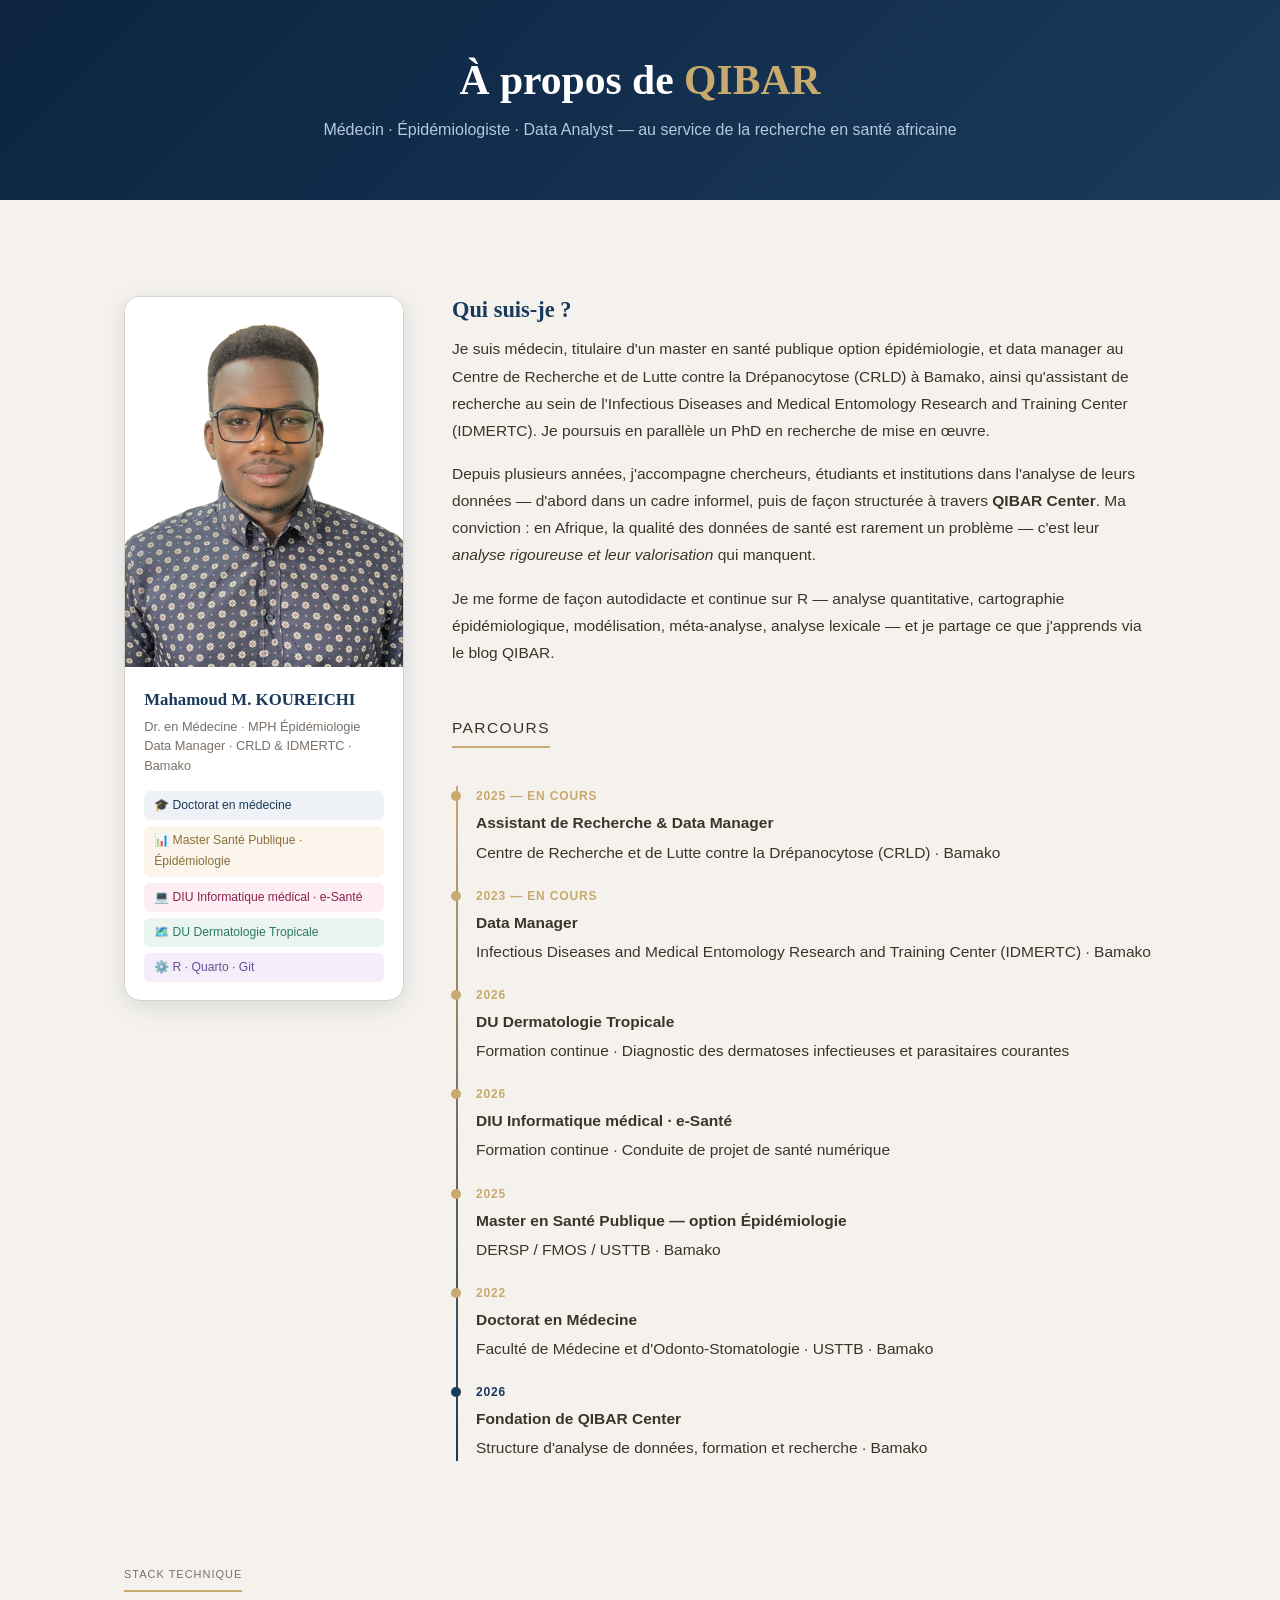
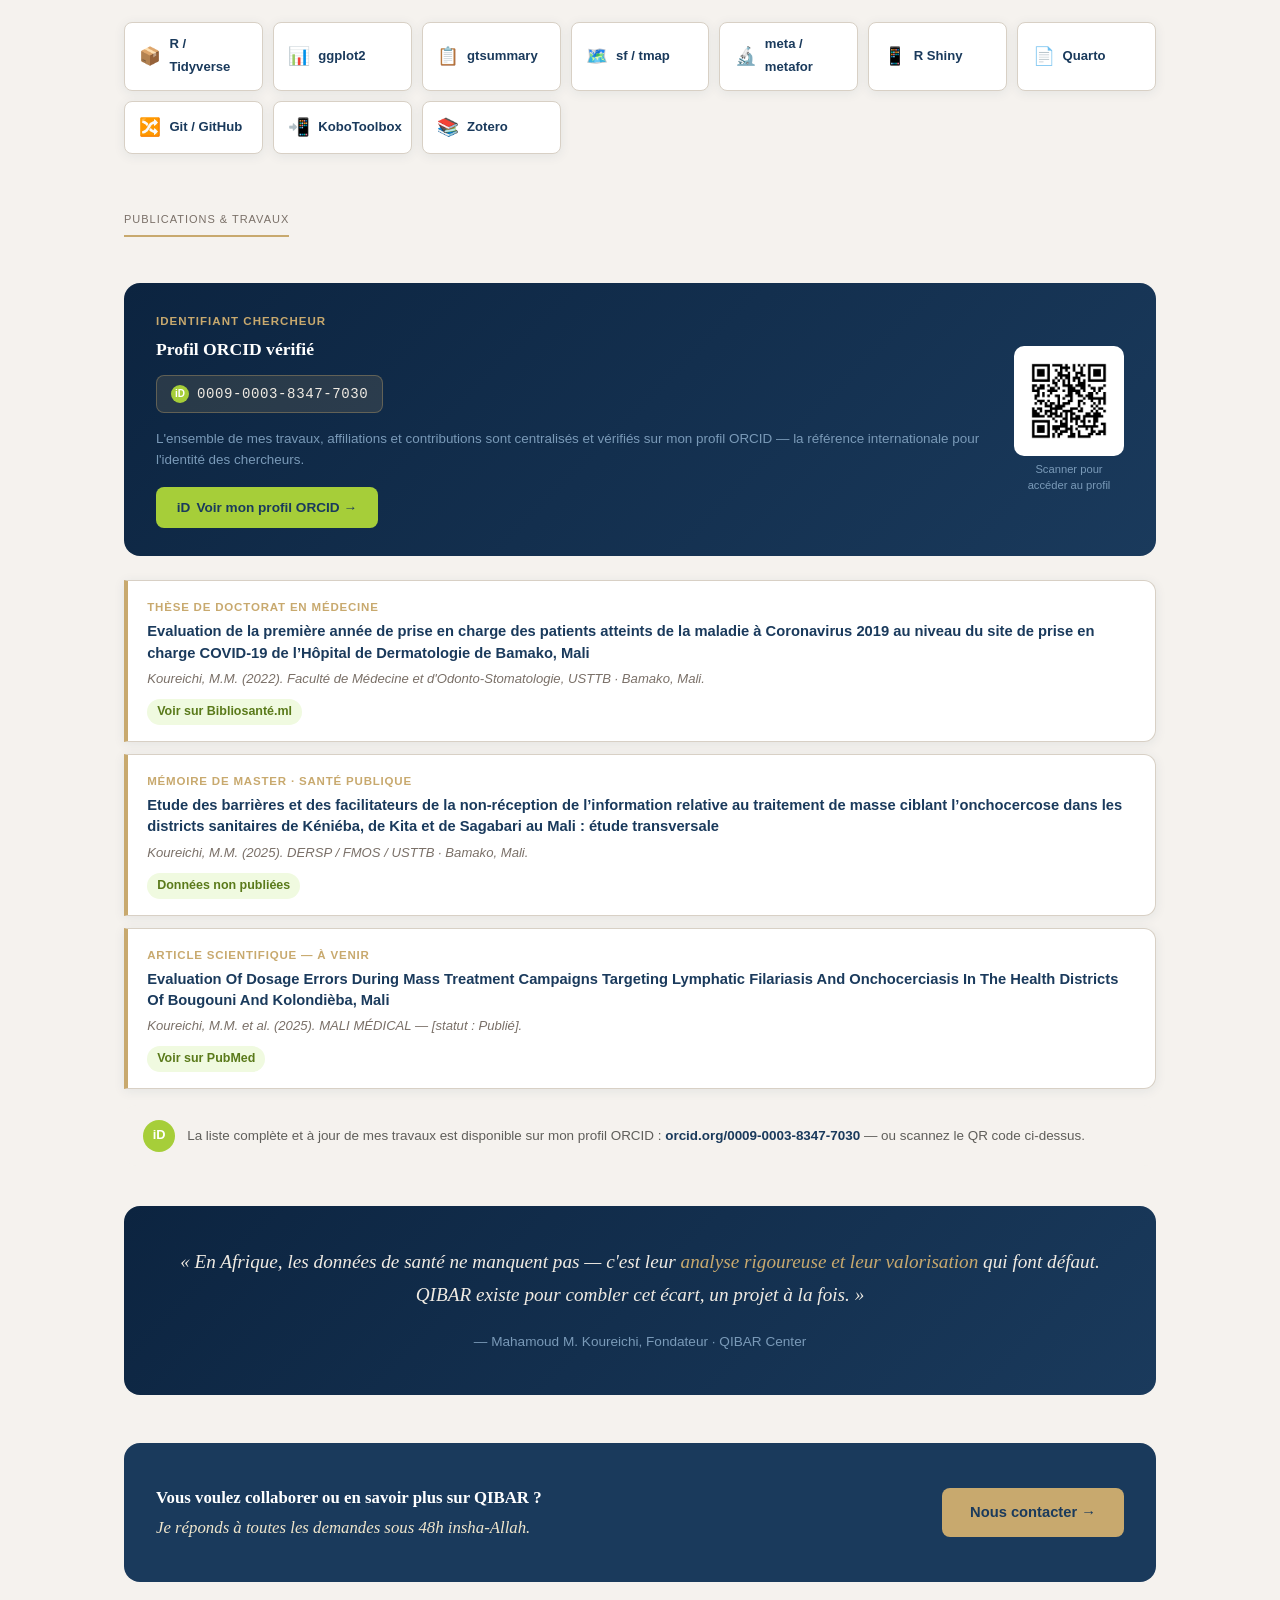
==== docs/about.html @ a0298b6d "MAJ_07_06_2026" ====
<!DOCTYPE html>
<html xmlns="http://www.w3.org/1999/xhtml" lang="en" xml:lang="en"><head>

<meta charset="utf-8">
<meta name="generator" content="quarto-1.6.32">

<meta name="viewport" content="width=device-width, initial-scale=1.0, user-scalable=yes">


<title>about – QIBAR Center</title>
<style>
code{white-space: pre-wrap;}
span.smallcaps{font-variant: small-caps;}
div.columns{display: flex; gap: min(4vw, 1.5em);}
div.column{flex: auto; overflow-x: auto;}
div.hanging-indent{margin-left: 1.5em; text-indent: -1.5em;}
ul.task-list{list-style: none;}
ul.task-list li input[type="checkbox"] {
  width: 0.8em;
  margin: 0 0.8em 0.2em -1em; /* quarto-specific, see https://github.com/quarto-dev/quarto-cli/issues/4556 */ 
  vertical-align: middle;
}
.display.math{display: block; text-align: center; margin: 0.5rem auto;}
</style>


<link href="./images/favicon.png" rel="icon" type="image/png">
<script src="site_libs/clipboard/clipboard.min.js"></script>
<script src="site_libs/quarto-html/tabby.min.js"></script>
<script src="site_libs/quarto-html/popper.min.js"></script>
<script src="site_libs/quarto-html/tippy.umd.min.js"></script>
<script src="site_libs/quarto-html/anchor.min.js"></script>
<link href="site_libs/quarto-html/tippy.css" rel="stylesheet">
<link href="site_libs/quarto-html/light-border.css" rel="stylesheet">
<link href="site_libs/quarto-html/quarto-html-5acaefe6876f2fc5583d865d9e6bf35c.min.css" rel="stylesheet" append-hash="true" data-mode="light">
<link href="site_libs/quarto-html/quarto-syntax-highlighting-2486e1f0a3ee9ee1fc393803a1361cdb.css" rel="stylesheet" id="quarto-text-highlighting-styles">
<style>html{ scroll-behavior: smooth; }</style>


<link rel="stylesheet" href="styles.css">
<meta property="og:title" content="QIBAR Center — Data · Research · Formation">
<meta property="og:description" content="Analyse de données, épidémiologie et formation R pour chercheurs et institutions en Afrique.">
<meta property="og:image" content="images/og.png">
<meta property="og:site_name" content="QIBAR Center">
</head>

<body>





<style>
/* ── Page About — Site vitrine QIBAR ───────────────────────────────────── */
.about-hero {
  background: linear-gradient(135deg, #0C2440, #1A3A5C);
  padding: 3.5rem 1.5rem;
  text-align: center;
}
.about-hero h1 {
  color: #fff;
  font-family: Georgia, serif;
  font-size: clamp(1.8rem, 4vw, 2.6rem);
  margin: 0 0 .6rem;
  border: none; padding: 0;
}
.about-hero h1 span { color: #C8A96E; }
.about-hero p { color: #B5C8DD; font-size: 1rem; margin: 0; }

/* Layout bio */
.bio-grid {
  display: grid;
  grid-template-columns: 280px 1fr;
  gap: 3rem;
  align-items: start;
  margin: 3rem 0;
}
@media (max-width: 768px) {
  .bio-grid { grid-template-columns: 1fr; }
}

/* Carte photo */
.photo-card {
  background: #fff;
  border: 0.5px solid var(--qibar-bordure);
  border-radius: var(--radius-lg);
  overflow: hidden;
  box-shadow: var(--shadow-md);
  position: sticky;
  top: 80px;
}
.photo-card img {
  width: 100%;
  display: block;
  object-fit: cover;
  aspect-ratio: 3/4;
}
.photo-info { padding: 1.1rem 1.2rem; }
.photo-name {
  font-family: Georgia, serif;
  font-size: 1.05rem;
  font-weight: 700;
  color: #1A3A5C;
  margin: 0 0 3px;
}
.photo-title { font-size: .80rem; color: #7A7068; margin: 0 0 1rem; line-height: 1.5; }
.photo-badges { display: flex; flex-direction: column; gap: 6px; }
.photo-badge {
  font-size: .76rem;
  padding: 4px 10px;
  border-radius: 6px;
  font-weight: 500;
  display: flex;
  align-items: center;
  gap: 6px;
}
.pb-blue   { background: #EEF2F7; color: #1A3A5C; }
.pb-gold   { background: #FBF5EB; color: #8B6F3A; }
.pb-green  { background: #EBF5F0; color: #2D7A5F; }
.pb-purple { background: #F3EEFA; color: #6B4C9A; }
.pb-pink   { background: #FCEEF3; color: #8B2252; }

/* Bio texte */
.bio-text h2 {
  font-family: Georgia, serif;
  font-size: 1.4rem;
  color: #1A3A5C;
  margin: 0 0 .75rem;
  border: none; padding: 0;
}
.bio-text p { font-size: .97rem; color: #3D3428; line-height: 1.75; }

/* Timeline */
.timeline { margin: 1.5rem 0; position: relative; padding-left: 1.5rem; }
.timeline::before {
  content: '';
  position: absolute;
  left: 4px; top: 0; bottom: 0;
  width: 2px;
  background: linear-gradient(to bottom, #C8A96E, #1A3A5C);
}
.tl-item { margin-bottom: 1.25rem; position: relative; }
.tl-dot {
  width: 10px; height: 10px;
  border-radius: 50%;
  background: #C8A96E;
  position: absolute;
  left: -1.5rem; top: 5px;
  margin-left: -1px;
}
.tl-year {
  font-size: .75rem; font-weight: 700;
  color: #C8A96E; text-transform: uppercase;
  letter-spacing: .07em; display: block; margin-bottom: 2px;
}
.tl-title { font-size: .92rem; font-weight: 600; color: #1A3A5C; margin: 0 0 2px; }
.tl-sub   { font-size: .84rem; color: #7A7068; margin: 0; }

/* Stack technique */
.stack-grid {
  display: grid;
  grid-template-columns: repeat(auto-fit, minmax(130px, 1fr));
  gap: 10px;
  margin: 1rem 0;
}
.stack-item {
  background: #fff;
  border: 0.5px solid var(--qibar-bordure);
  border-radius: var(--radius-sm);
  padding: .65rem .9rem;
  display: flex;
  align-items: center;
  gap: 8px;
  box-shadow: var(--shadow-sm);
}
.stack-icon { font-size: 1.1rem; flex-shrink: 0; }
.stack-name { font-size: .82rem; font-weight: 600; color: #1A3A5C; margin: 0; }

/* ── Section ORCID ──────────────────────────────────────────────────────── */
.orcid-banner {
  background: linear-gradient(135deg, #0C2440, #1A3A5C);
  border-radius: var(--radius-lg);
  padding: 1.75rem 2rem;
  margin: 2rem 0 1.5rem;
  display: grid;
  grid-template-columns: 1fr auto;
  gap: 2rem;
  align-items: center;
}
@media (max-width: 600px) {
  .orcid-banner { grid-template-columns: 1fr; }
}
.orcid-left .orcid-label {
  font-size: .72rem; font-weight: 700;
  text-transform: uppercase; letter-spacing: .09em;
  color: #C8A96E; margin: 0 0 .5rem; display: block;
}
.orcid-left h3 {
  font-family: Georgia, serif;
  font-size: 1.1rem; color: #fff;
  margin: 0 0 .4rem; border: none; padding: 0;
}
.orcid-id-box {
  display: inline-flex;
  align-items: center;
  gap: 8px;
  background: rgba(200,169,110,.15);
  border: 1px solid rgba(200,169,110,.35);
  border-radius: 8px;
  padding: 6px 14px;
  margin: .5rem 0;
}
.orcid-id-box .orcid-logo {
  width: 18px; height: 18px;
  background: #A6CE39;
  border-radius: 50%;
  display: inline-flex; align-items: center; justify-content: center;
  font-size: 10px; font-weight: 700; color: #fff;
  flex-shrink: 0;
}
.orcid-id-box code {
  font-family: monospace;
  font-size: .88rem;
  color: #F0EBE3;
  letter-spacing: .04em;
}
.orcid-left p {
  font-size: .84rem; color: #7A9AB8;
  margin: .5rem 0 1rem; line-height: 1.55;
}
.orcid-btn {
  display: inline-flex;
  align-items: center;
  gap: 6px;
  background: #A6CE39;
  color: #1A3A5C;
  font-weight: 700;
  font-size: .85rem;
  padding: .55rem 1.3rem;
  border-radius: 8px;
  text-decoration: none;
  transition: opacity .2s;
}
.orcid-btn:hover { opacity: .88; text-decoration: none; color: #1A3A5C; }

/* QR code */
.orcid-qr {
  display: flex;
  flex-direction: column;
  align-items: center;
  gap: 6px;
}
.orcid-qr img {
  width: 110px; height: 110px;
  border-radius: 10px;
  background: #fff;
  padding: 6px;
}
.orcid-qr span {
  font-size: .7rem;
  color: #7A9AB8;
  text-align: center;
  line-height: 1.4;
}

/* Publications */
.pub-list { list-style: none; padding: 0; margin: 1rem 0; }
.pub-item {
  background: #fff;
  border: 0.5px solid var(--qibar-bordure);
  border-left: 4px solid #C8A96E;
  border-radius: 0 var(--radius-md) var(--radius-md) 0;
  padding: 1rem 1.2rem;
  margin-bottom: .75rem;
  box-shadow: var(--shadow-sm);
  transition: transform .15s;
}
.pub-item:hover { transform: translateX(3px); }
.pub-type {
  font-size: .72rem; font-weight: 700;
  text-transform: uppercase; letter-spacing: .07em;
  color: #C8A96E; display: block; margin-bottom: 4px;
}
.pub-title { font-size: .92rem; font-weight: 600; color: #1A3A5C; margin: 0 0 4px; line-height: 1.45; }
.pub-meta  { font-size: .82rem; color: #7A7068; margin: 0; font-style: italic; }
.pub-links { display: flex; gap: 10px; flex-wrap: wrap; margin-top: 8px; }
.pub-link {
  font-size: .78rem; font-weight: 600;
  text-decoration: none;
  display: inline-flex; align-items: center; gap: 3px;
  padding: 2px 10px;
  border-radius: 99px;
  transition: opacity .15s;
}
.pub-link:hover { opacity: .8; text-decoration: none; }
.pl-doi    { background: #EEF2F7; color: #1A3A5C; }
.pl-orcid  { background: #F0FAE0; color: #5A7A1A; }

/* ORCID total footer */
.orcid-footer-note {
  background: #F5F2EE;
  border-radius: var(--radius-md);
  padding: .9rem 1.2rem;
  display: flex;
  align-items: center;
  gap: 12px;
  margin-top: .5rem;
  font-size: .84rem;
  color: #5F5E5A;
}
.orcid-footer-note .of-icon {
  width: 32px; height: 32px;
  background: #A6CE39;
  border-radius: 50%;
  display: flex; align-items: center; justify-content: center;
  font-size: .8rem; font-weight: 700; color: #fff;
  flex-shrink: 0;
}

/* Vision */
.vision-box {
  background: linear-gradient(135deg, #0C2440, #1A3A5C);
  border-radius: var(--radius-lg);
  padding: 2.5rem;
  margin: 2.5rem 0;
  text-align: center;
}
.vision-box blockquote {
  font-family: Georgia, serif;
  font-size: 1.2rem; font-style: italic;
  color: #F0EBE3; line-height: 1.7;
  margin: 0 0 1rem; border: none; padding: 0;
}
.vision-box blockquote span { color: #C8A96E; }
.vision-box cite { font-size: .85rem; color: #7A9AB8; font-style: normal; }

.sec-hd {
  font-size: 11px; font-weight: 500; text-transform: uppercase;
  letter-spacing: .09em; color: var(--qibar-gris);
  margin: 2rem 0 .9rem; padding-bottom: 5px;
  border-bottom: 2px solid #C8A96E;
  display: inline-block;
}
</style>

<!-- HERO -->
<div class="about-hero">
  <h1>À propos de <span>QIBAR</span></h1>
  <p>Médecin · Épidémiologiste · Data Analyst — au service de la recherche en santé africaine</p>
</div>

<div class="page-content">

  <!-- BIO PRINCIPALE -->
  <div class="bio-grid">

    <!-- Colonne gauche : photo + badges -->
    <div class="photo-card">
      <img src="images/Identité.png" alt="Mahamoud M. Koureichi — QIBAR Center">
      <div class="photo-info">
        <p class="photo-name">Mahamoud M. KOUREICHI</p>
        <p class="photo-title">
          Dr. en Médecine · MPH Épidémiologie<br>
          Data Manager · CRLD &amp; IDMERTC · Bamako
        </p>
        <div class="photo-badges">
          <span class="photo-badge pb-blue">🎓 Doctorat en médecine</span>
          <span class="photo-badge pb-gold">📊 Master Santé Publique · Épidémiologie</span>
          <span class="photo-badge pb-pink">💻 DIU Informatique médical · e-Santé</span>
          <span class="photo-badge pb-green">🗺️ DU Dermatologie Tropicale</span>
          <span class="photo-badge pb-purple">⚙️ R · Quarto · Git</span>
        </div>
      </div>
    </div>

    <!-- Colonne droite : texte bio -->
    <div class="bio-text">
      <h2 class="anchored">Qui suis-je ?</h2>
      <p>
        Je suis médecin, titulaire d'un master en santé publique option épidémiologie,
        et data manager au Centre de Recherche et de Lutte contre la Drépanocytose (CRLD)
        à Bamako, ainsi qu'assistant de recherche au sein de l'Infectious Diseases and
        Medical Entomology Research and Training Center (IDMERTC). Je poursuis en parallèle
        un PhD en recherche de mise en œuvre.
      </p>
      <p>
        Depuis plusieurs années, j'accompagne chercheurs, étudiants et institutions
        dans l'analyse de leurs données — d'abord dans un cadre informel, puis de façon
        structurée à travers <strong>QIBAR Center</strong>. Ma conviction : en Afrique,
        la qualité des données de santé est rarement un problème — c'est leur
        <em>analyse rigoureuse et leur valorisation</em> qui manquent.
      </p>
      <p>
        Je me forme de façon autodidacte et continue sur R — analyse quantitative,
        cartographie épidémiologique, modélisation, méta-analyse, analyse lexicale —
        et je partage ce que j'apprends via le blog QIBAR.
      </p>

      <p class="sec-hd">Parcours</p>
      <div class="timeline">

        <div class="tl-item">
          <div class="tl-dot"></div>
          <span class="tl-year">2025 — En cours</span>
          <p class="tl-title">Assistant de Recherche &amp; Data Manager</p>
          <p class="tl-sub">Centre de Recherche et de Lutte contre la Drépanocytose (CRLD) · Bamako</p>
        </div>

        <div class="tl-item">
          <div class="tl-dot"></div>
          <span class="tl-year">2023 — En cours</span>
          <p class="tl-title">Data Manager</p>
          <p class="tl-sub">Infectious Diseases and Medical Entomology Research and Training Center (IDMERTC) · Bamako</p>
        </div>

        <div class="tl-item">
          <div class="tl-dot"></div>
          <span class="tl-year">2026</span>
          <p class="tl-title">DU Dermatologie Tropicale</p>
          <p class="tl-sub">Formation continue · Diagnostic des dermatoses infectieuses et parasitaires courantes</p>
        </div>

        <div class="tl-item">
          <div class="tl-dot"></div>
          <span class="tl-year">2026</span>
          <p class="tl-title">DIU Informatique médical · e-Santé</p>
          <p class="tl-sub">Formation continue · Conduite de projet de santé numérique</p>
        </div>

        <div class="tl-item">
          <div class="tl-dot"></div>
          <span class="tl-year">2025</span>
          <p class="tl-title">Master en Santé Publique — option Épidémiologie</p>
          <p class="tl-sub">DERSP / FMOS / USTTB · Bamako</p>
        </div>

        <div class="tl-item">
          <div class="tl-dot"></div>
          <span class="tl-year">2022</span>
          <p class="tl-title">Doctorat en Médecine</p>
          <p class="tl-sub">Faculté de Médecine et d'Odonto-Stomatologie · USTTB · Bamako</p>
        </div>

        <div class="tl-item">
          <div class="tl-dot" style="background:#1A3A5C"></div>
          <span class="tl-year" style="color:#1A3A5C">2026</span>
          <p class="tl-title">Fondation de QIBAR Center</p>
          <p class="tl-sub">Structure d'analyse de données, formation et recherche · Bamako</p>
        </div>

      </div>
    </div>

  </div><!-- /bio-grid -->

  <!-- STACK TECHNIQUE -->
  <p class="sec-hd">Stack technique</p>
  <div class="stack-grid">
    <div class="stack-item"><span class="stack-icon">📦</span><p class="stack-name">R / Tidyverse</p></div>
    <div class="stack-item"><span class="stack-icon">📊</span><p class="stack-name">ggplot2</p></div>
    <div class="stack-item"><span class="stack-icon">📋</span><p class="stack-name">gtsummary</p></div>
    <div class="stack-item"><span class="stack-icon">🗺️</span><p class="stack-name">sf / tmap</p></div>
    <div class="stack-item"><span class="stack-icon">🔬</span><p class="stack-name">meta / metafor</p></div>
    <div class="stack-item"><span class="stack-icon">📱</span><p class="stack-name">R Shiny</p></div>
    <div class="stack-item"><span class="stack-icon">📄</span><p class="stack-name">Quarto</p></div>
    <div class="stack-item"><span class="stack-icon">🔀</span><p class="stack-name">Git / GitHub</p></div>
    <div class="stack-item"><span class="stack-icon">📲</span><p class="stack-name">KoboToolbox</p></div>
    <div class="stack-item"><span class="stack-icon">📚</span><p class="stack-name">Zotero</p></div>
  </div>

  <!-- ── ORCID & PUBLICATIONS ──────────────────────────────────────────── -->
  <p class="sec-hd" style="margin-top:2.5rem">Publications &amp; travaux</p>

  <!-- Bandeau ORCID -->
  <div class="orcid-banner">
    <div class="orcid-left">
      <span class="orcid-label">Identifiant chercheur</span>
      <h3 class="anchored">Profil ORCID vérifié</h3>
      <div class="orcid-id-box">
        <span class="orcid-logo">iD</span>
        <code>0009-0003-8347-7030</code>
      </div>
      <p>
        L'ensemble de mes travaux, affiliations et contributions sont
        centralisés et vérifiés sur mon profil ORCID — la référence
        internationale pour l'identité des chercheurs.
      </p>
      <a href="https://orcid.org/0009-0003-8347-7030" target="_blank" class="orcid-btn">
        <span>iD</span> Voir mon profil ORCID →
      </a>
    </div>
    <div class="orcid-qr">
      <img src="images/orcid-qr.png" alt="QR Code ORCID — Mahamoud M. Koureichi">
      <span>Scanner pour<br>accéder au profil</span>
    </div>
  </div>

  <!-- Liste des publications -->
  <ul class="pub-list">

    <!-- ↓↓↓ REMPLACER PAR VOS VRAIES PUBLICATIONS ↓↓↓
         Format : copier/coller un <li class="pub-item"> par publication.
         Les types disponibles : Article scientifique · Thèse · Communication orale
         Affiche de congrès · Rapport de recherche · Preprint
    -->

    <li class="pub-item">
      <span class="pub-type">Thèse de doctorat en médecine</span>
      <p class="pub-title">
        Evaluation de la première année de prise en charge des patients atteints de la maladie à Coronavirus 2019 au niveau du site de prise en charge COVID-19 de l’Hôpital de Dermatologie de Bamako, Mali
      </p>
      <p class="pub-meta">
        Koureichi, M.M. (2022). Faculté de Médecine et d'Odonto-Stomatologie, USTTB · Bamako, Mali.
      </p>
      <div class="pub-links">
        <a href="https://www.bibliosante.ml/handle/123456789/5609" target="_blank" class="pub-link pl-orcid">
          Voir sur Bibliosanté.ml
        </a>
      </div>
    </li>

    <li class="pub-item">
      <span class="pub-type">Mémoire de master · Santé publique</span>
      <p class="pub-title">
        Etude des barrières et des facilitateurs de la non-réception de l’information relative au traitement de masse ciblant l’onchocercose dans les districts sanitaires de Kéniéba, de Kita et de Sagabari au Mali : étude transversale
      </p>
      <p class="pub-meta">
        Koureichi, M.M. (2025). DERSP / FMOS / USTTB · Bamako, Mali.
      </p>
      <div class="pub-links">
        <a href="" target="_blank" class="pub-link pl-orcid">
          Données non publiées
        </a>
      </div>
    </li>

    <li class="pub-item">
      <span class="pub-type">Article scientifique — à venir</span>
      <p class="pub-title">
        Evaluation Of Dosage Errors During Mass Treatment Campaigns Targeting Lymphatic Filariasis And Onchocerciasis In The Health Districts Of Bougouni And Kolondièba, Mali
      </p>
      <p class="pub-meta">
        Koureichi, M.M. et al. (2025). <em>MALI MÉDICAL</em> — [statut : Publié].
      </p>
      <div class="pub-links">
        <a href="https://pmc.ncbi.nlm.nih.gov/articles/PMC12378588/" target="_blank" class="pub-link pl-orcid">
          Voir sur PubMed
        </a>
      </div>
    </li>

  </ul>

  <!-- Note ORCID bas de section -->
  <div class="orcid-footer-note">
    <div class="of-icon">iD</div>
    <span>
      La liste complète et à jour de mes travaux est disponible sur mon profil ORCID :
      <a href="https://orcid.org/0009-0003-8347-7030" target="_blank" style="color:#1A3A5C;font-weight:600">
        orcid.org/0009-0003-8347-7030
      </a>
      — ou scannez le QR code ci-dessus.
    </span>
  </div>

  <!-- VISION -->
  <div class="vision-box">
    <blockquote>
      « En Afrique, les données de santé ne manquent pas —
      c'est leur <span>analyse rigoureuse et leur valorisation</span>
      qui font défaut. QIBAR existe pour combler cet écart,
      un projet à la fois. »
    </blockquote>
    <cite>— Mahamoud M. Koureichi, Fondateur · QIBAR Center</cite>
  </div>

  <!-- CTA -->
  <div class="cta-banner">
    <p><strong>Vous voulez collaborer ou en savoir plus sur QIBAR ?</strong><br>
       Je réponds à toutes les demandes sous 48h insha-Allah.</p>
    <a href="contact.html" class="btn-primary">Nous contacter →</a>
  </div>

</div>


<script id="quarto-html-after-body" type="application/javascript">
window.document.addEventListener("DOMContentLoaded", function (event) {
  const toggleBodyColorMode = (bsSheetEl) => {
    const mode = bsSheetEl.getAttribute("data-mode");
    const bodyEl = window.document.querySelector("body");
    if (mode === "dark") {
      bodyEl.classList.add("quarto-dark");
      bodyEl.classList.remove("quarto-light");
    } else {
      bodyEl.classList.add("quarto-light");
      bodyEl.classList.remove("quarto-dark");
    }
  }
  const toggleBodyColorPrimary = () => {
    const bsSheetEl = window.document.querySelector("link#quarto-bootstrap");
    if (bsSheetEl) {
      toggleBodyColorMode(bsSheetEl);
    }
  }
  toggleBodyColorPrimary();  
  const tabsets =  window.document.querySelectorAll(".panel-tabset-tabby")
  tabsets.forEach(function(tabset) {
    const tabby = new Tabby('#' + tabset.id);
  });
  const icon = "";
  const anchorJS = new window.AnchorJS();
  anchorJS.options = {
    placement: 'right',
    icon: icon
  };
  anchorJS.add('.anchored');
  const isCodeAnnotation = (el) => {
    for (const clz of el.classList) {
      if (clz.startsWith('code-annotation-')) {                     
        return true;
      }
    }
    return false;
  }
  const onCopySuccess = function(e) {
    // button target
    const button = e.trigger;
    // don't keep focus
    button.blur();
    // flash "checked"
    button.classList.add('code-copy-button-checked');
    var currentTitle = button.getAttribute("title");
    button.setAttribute("title", "Copied!");
    let tooltip;
    if (window.bootstrap) {
      button.setAttribute("data-bs-toggle", "tooltip");
      button.setAttribute("data-bs-placement", "left");
      button.setAttribute("data-bs-title", "Copied!");
      tooltip = new bootstrap.Tooltip(button, 
        { trigger: "manual", 
          customClass: "code-copy-button-tooltip",
          offset: [0, -8]});
      tooltip.show();    
    }
    setTimeout(function() {
      if (tooltip) {
        tooltip.hide();
        button.removeAttribute("data-bs-title");
        button.removeAttribute("data-bs-toggle");
        button.removeAttribute("data-bs-placement");
      }
      button.setAttribute("title", currentTitle);
      button.classList.remove('code-copy-button-checked');
    }, 1000);
    // clear code selection
    e.clearSelection();
  }
  const getTextToCopy = function(trigger) {
      const codeEl = trigger.previousElementSibling.cloneNode(true);
      for (const childEl of codeEl.children) {
        if (isCodeAnnotation(childEl)) {
          childEl.remove();
        }
      }
      return codeEl.innerText;
  }
  const clipboard = new window.ClipboardJS('.code-copy-button:not([data-in-quarto-modal])', {
    text: getTextToCopy
  });
  clipboard.on('success', onCopySuccess);
  if (window.document.getElementById('quarto-embedded-source-code-modal')) {
    // For code content inside modals, clipBoardJS needs to be initialized with a container option
    // TODO: Check when it could be a function (https://github.com/zenorocha/clipboard.js/issues/860)
    const clipboardModal = new window.ClipboardJS('.code-copy-button[data-in-quarto-modal]', {
      text: getTextToCopy,
      container: window.document.getElementById('quarto-embedded-source-code-modal')
    });
    clipboardModal.on('success', onCopySuccess);
  }
    var localhostRegex = new RegExp(/^(?:http|https):\/\/localhost\:?[0-9]*\//);
    var mailtoRegex = new RegExp(/^mailto:/);
      var filterRegex = new RegExp('/' + window.location.host + '/');
    var isInternal = (href) => {
        return filterRegex.test(href) || localhostRegex.test(href) || mailtoRegex.test(href);
    }
    // Inspect non-navigation links and adorn them if external
 	var links = window.document.querySelectorAll('a[href]:not(.nav-link):not(.navbar-brand):not(.toc-action):not(.sidebar-link):not(.sidebar-item-toggle):not(.pagination-link):not(.no-external):not([aria-hidden]):not(.dropdown-item):not(.quarto-navigation-tool):not(.about-link)');
    for (var i=0; i<links.length; i++) {
      const link = links[i];
      if (!isInternal(link.href)) {
        // undo the damage that might have been done by quarto-nav.js in the case of
        // links that we want to consider external
        if (link.dataset.originalHref !== undefined) {
          link.href = link.dataset.originalHref;
        }
          // target, if specified
          link.setAttribute("target", "_blank");
          if (link.getAttribute("rel") === null) {
            link.setAttribute("rel", "noopener");
          }
      }
    }
  function tippyHover(el, contentFn, onTriggerFn, onUntriggerFn) {
    const config = {
      allowHTML: true,
      maxWidth: 500,
      delay: 100,
      arrow: false,
      appendTo: function(el) {
          return el.parentElement;
      },
      interactive: true,
      interactiveBorder: 10,
      theme: 'light-border',
      placement: 'bottom-start',
    };
    if (contentFn) {
      config.content = contentFn;
    }
    if (onTriggerFn) {
      config.onTrigger = onTriggerFn;
    }
    if (onUntriggerFn) {
      config.onUntrigger = onUntriggerFn;
    }
    window.tippy(el, config); 
  }
  const noterefs = window.document.querySelectorAll('a[role="doc-noteref"]');
  for (var i=0; i<noterefs.length; i++) {
    const ref = noterefs[i];
    tippyHover(ref, function() {
      // use id or data attribute instead here
      let href = ref.getAttribute('data-footnote-href') || ref.getAttribute('href');
      try { href = new URL(href).hash; } catch {}
      const id = href.replace(/^#\/?/, "");
      const note = window.document.getElementById(id);
      if (note) {
        return note.innerHTML;
      } else {
        return "";
      }
    });
  }
  const xrefs = window.document.querySelectorAll('a.quarto-xref');
  const processXRef = (id, note) => {
    // Strip column container classes
    const stripColumnClz = (el) => {
      el.classList.remove("page-full", "page-columns");
      if (el.children) {
        for (const child of el.children) {
          stripColumnClz(child);
        }
      }
    }
    stripColumnClz(note)
    if (id === null || id.startsWith('sec-')) {
      // Special case sections, only their first couple elements
      const container = document.createElement("div");
      if (note.children && note.children.length > 2) {
        container.appendChild(note.children[0].cloneNode(true));
        for (let i = 1; i < note.children.length; i++) {
          const child = note.children[i];
          if (child.tagName === "P" && child.innerText === "") {
            continue;
          } else {
            container.appendChild(child.cloneNode(true));
            break;
          }
        }
        if (window.Quarto?.typesetMath) {
          window.Quarto.typesetMath(container);
        }
        return container.innerHTML
      } else {
        if (window.Quarto?.typesetMath) {
          window.Quarto.typesetMath(note);
        }
        return note.innerHTML;
      }
    } else {
      // Remove any anchor links if they are present
      const anchorLink = note.querySelector('a.anchorjs-link');
      if (anchorLink) {
        anchorLink.remove();
      }
      if (window.Quarto?.typesetMath) {
        window.Quarto.typesetMath(note);
      }
      // TODO in 1.5, we should make sure this works without a callout special case
      if (note.classList.contains("callout")) {
        return note.outerHTML;
      } else {
        return note.innerHTML;
      }
    }
  }
  for (var i=0; i<xrefs.length; i++) {
    const xref = xrefs[i];
    tippyHover(xref, undefined, function(instance) {
      instance.disable();
      let url = xref.getAttribute('href');
      let hash = undefined; 
      if (url.startsWith('#')) {
        hash = url;
      } else {
        try { hash = new URL(url).hash; } catch {}
      }
      if (hash) {
        const id = hash.replace(/^#\/?/, "");
        const note = window.document.getElementById(id);
        if (note !== null) {
          try {
            const html = processXRef(id, note.cloneNode(true));
            instance.setContent(html);
          } finally {
            instance.enable();
            instance.show();
          }
        } else {
          // See if we can fetch this
          fetch(url.split('#')[0])
          .then(res => res.text())
          .then(html => {
            const parser = new DOMParser();
            const htmlDoc = parser.parseFromString(html, "text/html");
            const note = htmlDoc.getElementById(id);
            if (note !== null) {
              const html = processXRef(id, note);
              instance.setContent(html);
            } 
          }).finally(() => {
            instance.enable();
            instance.show();
          });
        }
      } else {
        // See if we can fetch a full url (with no hash to target)
        // This is a special case and we should probably do some content thinning / targeting
        fetch(url)
        .then(res => res.text())
        .then(html => {
          const parser = new DOMParser();
          const htmlDoc = parser.parseFromString(html, "text/html");
          const note = htmlDoc.querySelector('main.content');
          if (note !== null) {
            // This should only happen for chapter cross references
            // (since there is no id in the URL)
            // remove the first header
            if (note.children.length > 0 && note.children[0].tagName === "HEADER") {
              note.children[0].remove();
            }
            const html = processXRef(null, note);
            instance.setContent(html);
          } 
        }).finally(() => {
          instance.enable();
          instance.show();
        });
      }
    }, function(instance) {
    });
  }
      let selectedAnnoteEl;
      const selectorForAnnotation = ( cell, annotation) => {
        let cellAttr = 'data-code-cell="' + cell + '"';
        let lineAttr = 'data-code-annotation="' +  annotation + '"';
        const selector = 'span[' + cellAttr + '][' + lineAttr + ']';
        return selector;
      }
      const selectCodeLines = (annoteEl) => {
        const doc = window.document;
        const targetCell = annoteEl.getAttribute("data-target-cell");
        const targetAnnotation = annoteEl.getAttribute("data-target-annotation");
        const annoteSpan = window.document.querySelector(selectorForAnnotation(targetCell, targetAnnotation));
        const lines = annoteSpan.getAttribute("data-code-lines").split(",");
        const lineIds = lines.map((line) => {
          return targetCell + "-" + line;
        })
        let top = null;
        let height = null;
        let parent = null;
        if (lineIds.length > 0) {
            //compute the position of the single el (top and bottom and make a div)
            const el = window.document.getElementById(lineIds[0]);
            top = el.offsetTop;
            height = el.offsetHeight;
            parent = el.parentElement.parentElement;
          if (lineIds.length > 1) {
            const lastEl = window.document.getElementById(lineIds[lineIds.length - 1]);
            const bottom = lastEl.offsetTop + lastEl.offsetHeight;
            height = bottom - top;
          }
          if (top !== null && height !== null && parent !== null) {
            // cook up a div (if necessary) and position it 
            let div = window.document.getElementById("code-annotation-line-highlight");
            if (div === null) {
              div = window.document.createElement("div");
              div.setAttribute("id", "code-annotation-line-highlight");
              div.style.position = 'absolute';
              parent.appendChild(div);
            }
            div.style.top = top - 2 + "px";
            div.style.height = height + 4 + "px";
            div.style.left = 0;
            let gutterDiv = window.document.getElementById("code-annotation-line-highlight-gutter");
            if (gutterDiv === null) {
              gutterDiv = window.document.createElement("div");
              gutterDiv.setAttribute("id", "code-annotation-line-highlight-gutter");
              gutterDiv.style.position = 'absolute';
              const codeCell = window.document.getElementById(targetCell);
              const gutter = codeCell.querySelector('.code-annotation-gutter');
              gutter.appendChild(gutterDiv);
            }
            gutterDiv.style.top = top - 2 + "px";
            gutterDiv.style.height = height + 4 + "px";
          }
          selectedAnnoteEl = annoteEl;
        }
      };
      const unselectCodeLines = () => {
        const elementsIds = ["code-annotation-line-highlight", "code-annotation-line-highlight-gutter"];
        elementsIds.forEach((elId) => {
          const div = window.document.getElementById(elId);
          if (div) {
            div.remove();
          }
        });
        selectedAnnoteEl = undefined;
      };
        // Handle positioning of the toggle
    window.addEventListener(
      "resize",
      throttle(() => {
        elRect = undefined;
        if (selectedAnnoteEl) {
          selectCodeLines(selectedAnnoteEl);
        }
      }, 10)
    );
    function throttle(fn, ms) {
    let throttle = false;
    let timer;
      return (...args) => {
        if(!throttle) { // first call gets through
            fn.apply(this, args);
            throttle = true;
        } else { // all the others get throttled
            if(timer) clearTimeout(timer); // cancel #2
            timer = setTimeout(() => {
              fn.apply(this, args);
              timer = throttle = false;
            }, ms);
        }
      };
    }
      // Attach click handler to the DT
      const annoteDls = window.document.querySelectorAll('dt[data-target-cell]');
      for (const annoteDlNode of annoteDls) {
        annoteDlNode.addEventListener('click', (event) => {
          const clickedEl = event.target;
          if (clickedEl !== selectedAnnoteEl) {
            unselectCodeLines();
            const activeEl = window.document.querySelector('dt[data-target-cell].code-annotation-active');
            if (activeEl) {
              activeEl.classList.remove('code-annotation-active');
            }
            selectCodeLines(clickedEl);
            clickedEl.classList.add('code-annotation-active');
          } else {
            // Unselect the line
            unselectCodeLines();
            clickedEl.classList.remove('code-annotation-active');
          }
        });
      }
  const findCites = (el) => {
    const parentEl = el.parentElement;
    if (parentEl) {
      const cites = parentEl.dataset.cites;
      if (cites) {
        return {
          el,
          cites: cites.split(' ')
        };
      } else {
        return findCites(el.parentElement)
      }
    } else {
      return undefined;
    }
  };
  var bibliorefs = window.document.querySelectorAll('a[role="doc-biblioref"]');
  for (var i=0; i<bibliorefs.length; i++) {
    const ref = bibliorefs[i];
    const citeInfo = findCites(ref);
    if (citeInfo) {
      tippyHover(citeInfo.el, function() {
        var popup = window.document.createElement('div');
        citeInfo.cites.forEach(function(cite) {
          var citeDiv = window.document.createElement('div');
          citeDiv.classList.add('hanging-indent');
          citeDiv.classList.add('csl-entry');
          var biblioDiv = window.document.getElementById('ref-' + cite);
          if (biblioDiv) {
            citeDiv.innerHTML = biblioDiv.innerHTML;
          }
          popup.appendChild(citeDiv);
        });
        return popup.innerHTML;
      });
    }
  }
});
</script>




<script src="site_libs/quarto-html/zenscroll-min.js"></script>
</body></html>
---- docs/site_libs/quarto-html/tippy.css ----
.tippy-box[data-animation=fade][data-state=hidden]{opacity:0}[data-tippy-root]{max-width:calc(100vw - 10px)}.tippy-box{position:relative;background-color:#333;color:#fff;border-radius:4px;font-size:14px;line-height:1.4;white-space:normal;outline:0;transition-property:transform,visibility,opacity}.tippy-box[data-placement^=top]>.tippy-arrow{bottom:0}.tippy-box[data-placement^=top]>.tippy-arrow:before{bottom:-7px;left:0;border-width:8px 8px 0;border-top-color:initial;transform-origin:center top}.tippy-box[data-placement^=bottom]>.tippy-arrow{top:0}.tippy-box[data-placement^=bottom]>.tippy-arrow:before{top:-7px;left:0;border-width:0 8px 8px;border-bottom-color:initial;transform-origin:center bottom}.tippy-box[data-placement^=left]>.tippy-arrow{right:0}.tippy-box[data-placement^=left]>.tippy-arrow:before{border-width:8px 0 8px 8px;border-left-color:initial;right:-7px;transform-origin:center left}.tippy-box[data-placement^=right]>.tippy-arrow{left:0}.tippy-box[data-placement^=right]>.tippy-arrow:before{left:-7px;border-width:8px 8px 8px 0;border-right-color:initial;transform-origin:center right}.tippy-box[data-inertia][data-state=visible]{transition-timing-function:cubic-bezier(.54,1.5,.38,1.11)}.tippy-arrow{width:16px;height:16px;color:#333}.tippy-arrow:before{content:"";position:absolute;border-color:transparent;border-style:solid}.tippy-content{position:relative;padding:5px 9px;z-index:1}
---- docs/site_libs/quarto-html/light-border.css ----
.tippy-box[data-theme~=light-border]{background-color:#fff;background-clip:padding-box;border:1px solid rgba(0,8,16,.15);color:#333;box-shadow:0 4px 14px -2px rgba(0,8,16,.08)}.tippy-box[data-theme~=light-border]>.tippy-backdrop{background-color:#fff}.tippy-box[data-theme~=light-border]>.tippy-arrow:after,.tippy-box[data-theme~=light-border]>.tippy-svg-arrow:after{content:"";position:absolute;z-index:-1}.tippy-box[data-theme~=light-border]>.tippy-arrow:after{border-color:transparent;border-style:solid}.tippy-box[data-theme~=light-border][data-placement^=top]>.tippy-arrow:before{border-top-color:#fff}.tippy-box[data-theme~=light-border][data-placement^=top]>.tippy-arrow:after{border-top-color:rgba(0,8,16,.2);border-width:7px 7px 0;top:17px;left:1px}.tippy-box[data-theme~=light-border][data-placement^=top]>.tippy-svg-arrow>svg{top:16px}.tippy-box[data-theme~=light-border][data-placement^=top]>.tippy-svg-arrow:after{top:17px}.tippy-box[data-theme~=light-border][data-placement^=bottom]>.tippy-arrow:before{border-bottom-color:#fff;bottom:16px}.tippy-box[data-theme~=light-border][data-placement^=bottom]>.tippy-arrow:after{border-bottom-color:rgba(0,8,16,.2);border-width:0 7px 7px;bottom:17px;left:1px}.tippy-box[data-theme~=light-border][data-placement^=bottom]>.tippy-svg-arrow>svg{bottom:16px}.tippy-box[data-theme~=light-border][data-placement^=bottom]>.tippy-svg-arrow:after{bottom:17px}.tippy-box[data-theme~=light-border][data-placement^=left]>.tippy-arrow:before{border-left-color:#fff}.tippy-box[data-theme~=light-border][data-placement^=left]>.tippy-arrow:after{border-left-color:rgba(0,8,16,.2);border-width:7px 0 7px 7px;left:17px;top:1px}.tippy-box[data-theme~=light-border][data-placement^=left]>.tippy-svg-arrow>svg{left:11px}.tippy-box[data-theme~=light-border][data-placement^=left]>.tippy-svg-arrow:after{left:12px}.tippy-box[data-theme~=light-border][data-placement^=right]>.tippy-arrow:before{border-right-color:#fff;right:16px}.tippy-box[data-theme~=light-border][data-placement^=right]>.tippy-arrow:after{border-width:7px 7px 7px 0;right:17px;top:1px;border-right-color:rgba(0,8,16,.2)}.tippy-box[data-theme~=light-border][data-placement^=right]>.tippy-svg-arrow>svg{right:11px}.tippy-box[data-theme~=light-border][data-placement^=right]>.tippy-svg-arrow:after{right:12px}.tippy-box[data-theme~=light-border]>.tippy-svg-arrow{fill:#fff}.tippy-box[data-theme~=light-border]>.tippy-svg-arrow:after{background-image:url([data-uri]);background-size:16px 6px;width:16px;height:6px}
---- docs/site_libs/quarto-html/quarto-html-5acaefe6876f2fc5583d865d9e6bf35c.min.css ----
.top-right{position:absolute;top:1em;right:1em}.visually-hidden{border:0;clip:rect(0 0 0 0);height:auto;margin:0;overflow:hidden;padding:0;position:absolute;width:1px;white-space:nowrap}.hidden{display:none !important}.zindex-bottom{z-index:-1 !important}figure.figure{display:block}.quarto-layout-panel{margin-bottom:1em}.quarto-layout-panel>figure{width:100%}.quarto-layout-panel>figure>figcaption,.quarto-layout-panel>.panel-caption{margin-top:10pt}.quarto-layout-panel>.table-caption{margin-top:0px}.table-caption p{margin-bottom:.5em}.quarto-layout-row{display:flex;flex-direction:row;align-items:flex-start}.quarto-layout-valign-top{align-items:flex-start}.quarto-layout-valign-bottom{align-items:flex-end}.quarto-layout-valign-center{align-items:center}.quarto-layout-cell{position:relative;margin-right:20px}.quarto-layout-cell:last-child{margin-right:0}.quarto-layout-cell figure,.quarto-layout-cell>p{margin:.2em}.quarto-layout-cell img{max-width:100%}.quarto-layout-cell .html-widget{width:100% !important}.quarto-layout-cell div figure p{margin:0}.quarto-layout-cell figure{display:block;margin-inline-start:0;margin-inline-end:0}.quarto-layout-cell table{display:inline-table}.quarto-layout-cell-subref figcaption,figure .quarto-layout-row figure figcaption{text-align:center;font-style:italic}.quarto-figure{position:relative;margin-bottom:1em}.quarto-figure>figure{width:100%;margin-bottom:0}.quarto-figure-left>figure>p,.quarto-figure-left>figure>div{text-align:left}.quarto-figure-center>figure>p,.quarto-figure-center>figure>div{text-align:center}.quarto-figure-right>figure>p,.quarto-figure-right>figure>div{text-align:right}.quarto-figure>figure>div.cell-annotation,.quarto-figure>figure>div code{text-align:left}figure>p:empty{display:none}figure>p:first-child{margin-top:0;margin-bottom:0}figure>figcaption.quarto-float-caption-bottom{margin-bottom:.5em}figure>figcaption.quarto-float-caption-top{margin-top:.5em}div[id^=tbl-]{position:relative}.quarto-figure>.anchorjs-link{position:absolute;top:.6em;right:.5em}div[id^=tbl-]>.anchorjs-link{position:absolute;top:.7em;right:.3em}.quarto-figure:hover>.anchorjs-link,div[id^=tbl-]:hover>.anchorjs-link,h2:hover>.anchorjs-link,h3:hover>.anchorjs-link,h4:hover>.anchorjs-link,h5:hover>.anchorjs-link,h6:hover>.anchorjs-link,.reveal-anchorjs-link>.anchorjs-link{opacity:1}#title-block-header{margin-block-end:1rem;position:relative;margin-top:-1px}#title-block-header .abstract{margin-block-start:1rem}#title-block-header .abstract .abstract-title{font-weight:600}#title-block-header a{text-decoration:none}#title-block-header .author,#title-block-header .date,#title-block-header .doi{margin-block-end:.2rem}#title-block-header .quarto-title-block>div{display:flex}#title-block-header .quarto-title-block>div>h1{flex-grow:1}#title-block-header .quarto-title-block>div>button{flex-shrink:0;height:2.25rem;margin-top:0}tr.header>th>p:last-of-type{margin-bottom:0px}table,table.table{margin-top:.5rem;margin-bottom:.5rem}caption,.table-caption{padding-top:.5rem;padding-bottom:.5rem;text-align:center}figure.quarto-float-tbl figcaption.quarto-float-caption-top{margin-top:.5rem;margin-bottom:.25rem;text-align:center}figure.quarto-float-tbl figcaption.quarto-float-caption-bottom{padding-top:.25rem;margin-bottom:.5rem;text-align:center}.utterances{max-width:none;margin-left:-8px}iframe{margin-bottom:1em}details{margin-bottom:1em}details[show]{margin-bottom:0}details>summary{color:#6f6f6f}details>summary>p:only-child{display:inline}pre.sourceCode,code.sourceCode{position:relative}dd code:not(.sourceCode),p code:not(.sourceCode){white-space:pre-wrap}code{white-space:pre}@media print{code{white-space:pre-wrap}}pre>code{display:block}pre>code.sourceCode{white-space:pre}pre>code.sourceCode>span>a:first-child::before{text-decoration:none}pre.code-overflow-wrap>code.sourceCode{white-space:pre-wrap}pre.code-overflow-scroll>code.sourceCode{white-space:pre}code a:any-link{color:inherit;text-decoration:none}code a:hover{color:inherit;text-decoration:underline}ul.task-list{padding-left:1em}[data-tippy-root]{display:inline-block}.tippy-content .footnote-back{display:none}.footnote-back{margin-left:.2em}.tippy-content{overflow-x:auto}.quarto-embedded-source-code{display:none}.quarto-unresolved-ref{font-weight:600}.quarto-cover-image{max-width:35%;float:right;margin-left:30px}.cell-output-display .widget-subarea{margin-bottom:1em}.cell-output-display:not(.no-overflow-x),.knitsql-table:not(.no-overflow-x){overflow-x:auto}.panel-input{margin-bottom:1em}.panel-input>div,.panel-input>div>div{display:inline-block;vertical-align:top;padding-right:12px}.panel-input>p:last-child{margin-bottom:0}.layout-sidebar{margin-bottom:1em}.layout-sidebar .tab-content{border:none}.tab-content>.page-columns.active{display:grid}div.sourceCode>iframe{width:100%;height:300px;margin-bottom:-0.5em}a{text-underline-offset:3px}div.ansi-escaped-output{font-family:monospace;display:block}/*!
*
* ansi colors from IPython notebook's
*
* we also add `bright-[color]-` synonyms for the `-[color]-intense` classes since
* that seems to be what ansi_up emits
*
*/.ansi-black-fg{color:#3e424d}.ansi-black-bg{background-color:#3e424d}.ansi-black-intense-black,.ansi-bright-black-fg{color:#282c36}.ansi-black-intense-black,.ansi-bright-black-bg{background-color:#282c36}.ansi-red-fg{color:#e75c58}.ansi-red-bg{background-color:#e75c58}.ansi-red-intense-red,.ansi-bright-red-fg{color:#b22b31}.ansi-red-intense-red,.ansi-bright-red-bg{background-color:#b22b31}.ansi-green-fg{color:#00a250}.ansi-green-bg{background-color:#00a250}.ansi-green-intense-green,.ansi-bright-green-fg{color:#007427}.ansi-green-intense-green,.ansi-bright-green-bg{background-color:#007427}.ansi-yellow-fg{color:#ddb62b}.ansi-yellow-bg{background-color:#ddb62b}.ansi-yellow-intense-yellow,.ansi-bright-yellow-fg{color:#b27d12}.ansi-yellow-intense-yellow,.ansi-bright-yellow-bg{background-color:#b27d12}.ansi-blue-fg{color:#208ffb}.ansi-blue-bg{background-color:#208ffb}.ansi-blue-intense-blue,.ansi-bright-blue-fg{color:#0065ca}.ansi-blue-intense-blue,.ansi-bright-blue-bg{background-color:#0065ca}.ansi-magenta-fg{color:#d160c4}.ansi-magenta-bg{background-color:#d160c4}.ansi-magenta-intense-magenta,.ansi-bright-magenta-fg{color:#a03196}.ansi-magenta-intense-magenta,.ansi-bright-magenta-bg{background-color:#a03196}.ansi-cyan-fg{color:#60c6c8}.ansi-cyan-bg{background-color:#60c6c8}.ansi-cyan-intense-cyan,.ansi-bright-cyan-fg{color:#258f8f}.ansi-cyan-intense-cyan,.ansi-bright-cyan-bg{background-color:#258f8f}.ansi-white-fg{color:#c5c1b4}.ansi-white-bg{background-color:#c5c1b4}.ansi-white-intense-white,.ansi-bright-white-fg{color:#a1a6b2}.ansi-white-intense-white,.ansi-bright-white-bg{background-color:#a1a6b2}.ansi-default-inverse-fg{color:#fff}.ansi-default-inverse-bg{background-color:#000}.ansi-bold{font-weight:bold}.ansi-underline{text-decoration:underline}:root{--quarto-body-bg: #fff;--quarto-body-color: #222;--quarto-text-muted: #6f6f6f;--quarto-border-color: #6f6f6f;--quarto-border-width: 1px;--quarto-border-radius: 4px}table.gt_table{color:var(--quarto-body-color);font-size:1em;width:100%;background-color:rgba(0,0,0,0);border-top-width:inherit;border-bottom-width:inherit;border-color:var(--quarto-border-color)}table.gt_table th.gt_column_spanner_outer{color:var(--quarto-body-color);background-color:rgba(0,0,0,0);border-top-width:inherit;border-bottom-width:inherit;border-color:var(--quarto-border-color)}table.gt_table th.gt_col_heading{color:var(--quarto-body-color);font-weight:bold;background-color:rgba(0,0,0,0)}table.gt_table thead.gt_col_headings{border-bottom:1px solid currentColor;border-top-width:inherit;border-top-color:var(--quarto-border-color)}table.gt_table thead.gt_col_headings:not(:first-child){border-top-width:1px;border-top-color:var(--quarto-border-color)}table.gt_table td.gt_row{border-bottom-width:1px;border-bottom-color:var(--quarto-border-color);border-top-width:0px}table.gt_table tbody.gt_table_body{border-top-width:1px;border-bottom-width:1px;border-bottom-color:var(--quarto-border-color);border-top-color:currentColor}div.columns{display:initial;gap:initial}div.column{display:inline-block;overflow-x:initial;vertical-align:top;width:50%}.code-annotation-tip-content{word-wrap:break-word}.code-annotation-container-hidden{display:none !important}dl.code-annotation-container-grid{display:grid;grid-template-columns:min-content auto}dl.code-annotation-container-grid dt{grid-column:1}dl.code-annotation-container-grid dd{grid-column:2}pre.sourceCode.code-annotation-code{padding-right:0}code.sourceCode .code-annotation-anchor{z-index:100;position:relative;float:right;background-color:rgba(0,0,0,0)}input[type=checkbox]{margin-right:.5ch}:root{--mermaid-bg-color: #fff;--mermaid-edge-color: #999;--mermaid-node-fg-color: #222;--mermaid-fg-color: #222;--mermaid-fg-color--lighter: #3c3c3c;--mermaid-fg-color--lightest: #555555;--mermaid-font-family: sans-serif;--mermaid-label-bg-color: #fff;--mermaid-label-fg-color: #468;--mermaid-node-bg-color: rgba(68, 102, 136, 0.1);--mermaid-node-fg-color: #222}@media print{:root{font-size:11pt}#quarto-sidebar,#TOC,.nav-page{display:none}.page-columns .content{grid-column-start:page-start}.fixed-top{position:relative}.panel-caption,.figure-caption,figcaption{color:#666}}.code-copy-button{position:absolute;top:0;right:0;border:0;margin-top:5px;margin-right:5px;background-color:rgba(0,0,0,0);z-index:3}.code-copy-button:focus{outline:none}.code-copy-button-tooltip{font-size:.75em}pre.sourceCode:hover>.code-copy-button>.bi::before{display:inline-block;height:1rem;width:1rem;content:"";vertical-align:-0.125em;background-image:url('data:image/svg+xml,<svg xmlns="http://www.w3.org/2000/svg" width="16" height="16" fill="rgb(111, 111, 111)" viewBox="0 0 16 16"><path d="M4 1.5H3a2 2 0 0 0-2 2V14a2 2 0 0 0 2 2h10a2 2 0 0 0 2-2V3.5a2 2 0 0 0-2-2h-1v1h1a1 1 0 0 1 1 1V14a1 1 0 0 1-1 1H3a1 1 0 0 1-1-1V3.5a1 1 0 0 1 1-1h1v-1z"/><path d="M9.5 1a.5.5 0 0 1 .5.5v1a.5.5 0 0 1-.5.5h-3a.5.5 0 0 1-.5-.5v-1a.5.5 0 0 1 .5-.5h3zm-3-1A1.5 1.5 0 0 0 5 1.5v1A1.5 1.5 0 0 0 6.5 4h3A1.5 1.5 0 0 0 11 2.5v-1A1.5 1.5 0 0 0 9.5 0h-3z"/></svg>');background-repeat:no-repeat;background-size:1rem 1rem}pre.sourceCode:hover>.code-copy-button-checked>.bi::before{background-image:url('data:image/svg+xml,<svg xmlns="http://www.w3.org/2000/svg" width="16" height="16" fill="rgb(111, 111, 111)" viewBox="0 0 16 16"><path d="M13.854 3.646a.5.5 0 0 1 0 .708l-7 7a.5.5 0 0 1-.708 0l-3.5-3.5a.5.5 0 1 1 .708-.708L6.5 10.293l6.646-6.647a.5.5 0 0 1 .708 0z"/></svg>')}pre.sourceCode:hover>.code-copy-button:hover>.bi::before{background-image:url('data:image/svg+xml,<svg xmlns="http://www.w3.org/2000/svg" width="16" height="16" fill="rgb(13, 110, 253)" viewBox="0 0 16 16"><path d="M4 1.5H3a2 2 0 0 0-2 2V14a2 2 0 0 0 2 2h10a2 2 0 0 0 2-2V3.5a2 2 0 0 0-2-2h-1v1h1a1 1 0 0 1 1 1V14a1 1 0 0 1-1 1H3a1 1 0 0 1-1-1V3.5a1 1 0 0 1 1-1h1v-1z"/><path d="M9.5 1a.5.5 0 0 1 .5.5v1a.5.5 0 0 1-.5.5h-3a.5.5 0 0 1-.5-.5v-1a.5.5 0 0 1 .5-.5h3zm-3-1A1.5 1.5 0 0 0 5 1.5v1A1.5 1.5 0 0 0 6.5 4h3A1.5 1.5 0 0 0 11 2.5v-1A1.5 1.5 0 0 0 9.5 0h-3z"/></svg>')}pre.sourceCode:hover>.code-copy-button-checked:hover>.bi::before{background-image:url('data:image/svg+xml,<svg xmlns="http://www.w3.org/2000/svg" width="16" height="16" fill="rgb(13, 110, 253)"  viewBox="0 0 16 16"><path d="M13.854 3.646a.5.5 0 0 1 0 .708l-7 7a.5.5 0 0 1-.708 0l-3.5-3.5a.5.5 0 1 1 .708-.708L6.5 10.293l6.646-6.647a.5.5 0 0 1 .708 0z"/></svg>')}.panel-tabset [role=tablist]{border-bottom:1px solid #dee2e6;list-style:none;margin:0;padding:0;width:100%}.panel-tabset [role=tablist] *{-webkit-box-sizing:border-box;box-sizing:border-box}@media(min-width: 30em){.panel-tabset [role=tablist] li{display:inline-block}}.panel-tabset [role=tab]{border:1px solid rgba(0,0,0,0);border-top-color:#dee2e6;display:block;padding:.5em 1em;text-decoration:none}@media(min-width: 30em){.panel-tabset [role=tab]{border-top-color:rgba(0,0,0,0);display:inline-block;margin-bottom:-1px}}.panel-tabset [role=tab][aria-selected=true]{background-color:#dee2e6}@media(min-width: 30em){.panel-tabset [role=tab][aria-selected=true]{background-color:rgba(0,0,0,0);border:1px solid #dee2e6;border-bottom-color:#fff}}@media(min-width: 30em){.panel-tabset [role=tab]:hover:not([aria-selected=true]){border:1px solid #dee2e6}}.img-fluid{max-width:100%;height:auto}:root{--quarto-scss-export-body-bg: #fff;--quarto-scss-export-body-color: #222;--quarto-scss-export-text-muted: #6f6f6f;--quarto-scss-export-border-color: #6f6f6f;--quarto-scss-export-table-border-color: #6f6f6f;--quarto-scss-export-btn-code-copy-color: #6f6f6f;--quarto-scss-export-btn-code-copy-color-active: #0d6efd;--quarto-scss-export-primary: #468;--quarto-scss-export-secondary: #999;--quarto-scss-export-mermaid-bg-color: #fff;--quarto-scss-export-mermaid-edge-color: #999;--quarto-scss-export-mermaid-node-fg-color: #222;--quarto-scss-export-mermaid-fg-color: #222;--quarto-scss-export-mermaid-fg-color--lighter: #3c3c3c;--quarto-scss-export-mermaid-fg-color--lightest: #555555;--quarto-scss-export-mermaid-label-bg-color: #fff;--quarto-scss-export-mermaid-label-fg-color: #468;--quarto-scss-export-mermaid-node-bg-color: rgba(68, 102, 136, 0.1);--quarto-scss-export-tabset-border-color: rgb(222, 226, 230)}
---- docs/site_libs/quarto-html/quarto-syntax-highlighting-2486e1f0a3ee9ee1fc393803a1361cdb.css ----
/* quarto syntax highlight colors */
:root {
  --quarto-hl-ot-color: #003B4F;
  --quarto-hl-at-color: #657422;
  --quarto-hl-ss-color: #20794D;
  --quarto-hl-an-color: #5E5E5E;
  --quarto-hl-fu-color: #4758AB;
  --quarto-hl-st-color: #20794D;
  --quarto-hl-cf-color: #003B4F;
  --quarto-hl-op-color: #5E5E5E;
  --quarto-hl-er-color: #AD0000;
  --quarto-hl-bn-color: #AD0000;
  --quarto-hl-al-color: #AD0000;
  --quarto-hl-va-color: #111111;
  --quarto-hl-bu-color: inherit;
  --quarto-hl-ex-color: inherit;
  --quarto-hl-pp-color: #AD0000;
  --quarto-hl-in-color: #5E5E5E;
  --quarto-hl-vs-color: #20794D;
  --quarto-hl-wa-color: #5E5E5E;
  --quarto-hl-do-color: #5E5E5E;
  --quarto-hl-im-color: #00769E;
  --quarto-hl-ch-color: #20794D;
  --quarto-hl-dt-color: #AD0000;
  --quarto-hl-fl-color: #AD0000;
  --quarto-hl-co-color: #5E5E5E;
  --quarto-hl-cv-color: #5E5E5E;
  --quarto-hl-cn-color: #8f5902;
  --quarto-hl-sc-color: #5E5E5E;
  --quarto-hl-dv-color: #AD0000;
  --quarto-hl-kw-color: #003B4F;
}

/* other quarto variables */
:root {
  --quarto-font-monospace: SFMono-Regular, Menlo, Monaco, Consolas, "Liberation Mono", "Courier New", monospace;
}

pre > code.sourceCode > span {
  color: #003B4F;
}

code span {
  color: #003B4F;
}

code.sourceCode > span {
  color: #003B4F;
}

div.sourceCode,
div.sourceCode pre.sourceCode {
  color: #003B4F;
}

code span.ot {
  color: #003B4F;
  font-style: inherit;
}

code span.at {
  color: #657422;
  font-style: inherit;
}

code span.ss {
  color: #20794D;
  font-style: inherit;
}

code span.an {
  color: #5E5E5E;
  font-style: inherit;
}

code span.fu {
  color: #4758AB;
  font-style: inherit;
}

code span.st {
  color: #20794D;
  font-style: inherit;
}

code span.cf {
  color: #003B4F;
  font-weight: bold;
  font-style: inherit;
}

code span.op {
  color: #5E5E5E;
  font-style: inherit;
}

code span.er {
  color: #AD0000;
  font-style: inherit;
}

code span.bn {
  color: #AD0000;
  font-style: inherit;
}

code span.al {
  color: #AD0000;
  font-style: inherit;
}

code span.va {
  color: #111111;
  font-style: inherit;
}

code span.bu {
  font-style: inherit;
}

code span.ex {
  font-style: inherit;
}

code span.pp {
  color: #AD0000;
  font-style: inherit;
}

code span.in {
  color: #5E5E5E;
  font-style: inherit;
}

code span.vs {
  color: #20794D;
  font-style: inherit;
}

code span.wa {
  color: #5E5E5E;
  font-style: italic;
}

code span.do {
  color: #5E5E5E;
  font-style: italic;
}

code span.im {
  color: #00769E;
  font-style: inherit;
}

code span.ch {
  color: #20794D;
  font-style: inherit;
}

code span.dt {
  color: #AD0000;
  font-style: inherit;
}

code span.fl {
  color: #AD0000;
  font-style: inherit;
}

code span.co {
  color: #5E5E5E;
  font-style: inherit;
}

code span.cv {
  color: #5E5E5E;
  font-style: italic;
}

code span.cn {
  color: #8f5902;
  font-style: inherit;
}

code span.sc {
  color: #5E5E5E;
  font-style: inherit;
}

code span.dv {
  color: #AD0000;
  font-style: inherit;
}

code span.kw {
  color: #003B4F;
  font-weight: bold;
  font-style: inherit;
}

.prevent-inlining {
  content: "</";
}

/*# sourceMappingURL=b94514f873b6ebc3b38fab26346a7c13.css.map */
---- docs/styles.css ----
/* ============================================================
   QIBAR Center — Site vitrine
   Charte : Bleu nuit #1A3A5C · Or saharien #C8A96E
   ============================================================ */

/* ── Reset & variables ───────────────────────────────────────────────────── */
*, *::before, *::after { box-sizing: border-box; }

:root {
  --qibar-bleu:      #1A3A5C;
  --qibar-bleu-mid:  #2A5A8C;
  --qibar-bleu-deep: #0C2440;
  --qibar-or:        #C8A96E;
  --qibar-or-light:  #F0E6CC;
  --qibar-or-dark:   #8B6F3A;
  --qibar-vert:      #2D7A5F;
  --qibar-violet:    #6B4C9A;
  --qibar-sable:     #F5F2EE;
  --qibar-terre:     #3D3428;
  --qibar-gris:      #7A7068;
  --qibar-bordure:   #D8D0C5;
  --radius-sm:       8px;
  --radius-md:       12px;
  --radius-lg:       16px;
  --shadow-sm:       0 2px 12px rgba(26,58,92,.08);
  --shadow-md:       0 6px 24px rgba(26,58,92,.12);
}

/* ── Base ────────────────────────────────────────────────────────────────── */
html { scroll-behavior: smooth; }

body {
  background: var(--qibar-sable);
  color: var(--qibar-terre);
  font-family: "Lato", "Helvetica Neue", Arial, sans-serif;
  font-size: 1rem;
  line-height: 1.75;
  margin: 0;
}

/* ── Typographie ─────────────────────────────────────────────────────────── */
h1, h2, h3, h4 {
  font-family: Georgia, "Times New Roman", serif;
  color: var(--qibar-bleu);
  font-weight: 700;
  line-height: 1.2;
}
h1 { font-size: clamp(1.8rem, 4vw, 2.6rem); margin-bottom: 1rem; }
h2 { font-size: clamp(1.3rem, 3vw, 1.7rem); margin-top: 2.5rem; margin-bottom: .75rem; }
h3 { font-size: 1.1rem; color: var(--qibar-bleu-mid); }
p  { margin: 0 0 1rem; }

a { color: var(--qibar-bleu-mid); text-decoration: none; }
a:hover { color: var(--qibar-or-dark); text-decoration: underline; }

/* ── Navbar ──────────────────────────────────────────────────────────────── */
.navbar {
  border-bottom: 3px solid var(--qibar-or) !important;
  padding: .5rem 1.5rem !important;
}
.navbar-brand {
  font-family: Georgia, serif !important;
  font-size: 1.25rem !important;
  font-weight: 700 !important;
  color: #fff !important;
  letter-spacing: .02em;
}
.navbar .nav-link {
  color: #B5C8DD !important;
  font-size: .9rem;
  padding: .4rem .75rem !important;
  border-radius: var(--radius-sm);
  transition: color .15s, background .15s;
}
.navbar .nav-link:hover {
  color: var(--qibar-or) !important;
  background: rgba(200,169,110,.1) !important;
  text-decoration: none;
}
.navbar .nav-link.active { color: var(--qibar-or) !important; }

/* ── Layout utilitaires ──────────────────────────────────────────────────── */
.container-qibar {
  max-width: 1080px;
  margin: 0 auto;
  padding: 0 1.5rem;
}
.section { padding: 4rem 0; }
.section-sm { padding: 2.5rem 0; }

/* Section label */
.sec-label {
  display: flex;
  align-items: center;
  gap: 12px;
  margin-bottom: 1.5rem;
}
.sec-label h2 {
  font-family: Georgia, serif;
  font-size: 1.6rem;
  color: var(--qibar-bleu);
  margin: 0;
}
.sec-label .sec-line {
  flex: 1;
  height: 2px;
  background: linear-gradient(to right, var(--qibar-or), transparent);
}

/* ── Hero ────────────────────────────────────────────────────────────────── */
.hero {
  background: linear-gradient(135deg, var(--qibar-bleu-deep) 0%, var(--qibar-bleu) 60%, var(--qibar-bleu-mid) 100%);
  padding: 5rem 1.5rem 4rem;
  position: relative;
  overflow: hidden;
}
.hero::before {
  content: "Q";
  position: absolute;
  right: -2rem;
  top: -3rem;
  font-family: Georgia, serif;
  font-size: 22rem;
  font-weight: 700;
  color: rgba(200,169,110,.06);
  pointer-events: none;
  line-height: 1;
  user-select: none;
}
.hero-inner {
  max-width: 720px;
  margin: 0 auto;
  position: relative;
  z-index: 1;
}
.hero-badge {
  display: inline-flex;
  align-items: center;
  gap: 6px;
  background: rgba(200,169,110,.15);
  border: 1px solid rgba(200,169,110,.35);
  border-radius: 99px;
  padding: 4px 16px;
  font-size: .78rem;
  font-weight: 600;
  color: var(--qibar-or);
  letter-spacing: .07em;
  text-transform: uppercase;
  margin-bottom: 1.5rem;
}
.hero h1 {
  color: #fff;
  font-size: clamp(2rem, 5vw, 3.2rem);
  margin: 0 0 1rem;
  border: none;
  padding: 0;
}
.hero h1 span { color: var(--qibar-or); }
.hero-sub {
  font-size: 1.05rem;
  color: #B5C8DD;
  line-height: 1.7;
  max-width: 560px;
  margin: 0 0 2.5rem;
}
.hero-ctas {
  display: flex;
  gap: 12px;
  flex-wrap: wrap;
  margin-bottom: 3rem;
}
.btn-primary {
  background: var(--qibar-or);
  color: var(--qibar-bleu);
  font-weight: 700;
  font-size: .92rem;
  padding: .72rem 1.75rem;
  border-radius: var(--radius-sm);
  border: none;
  cursor: pointer;
  text-decoration: none;
  transition: opacity .2s, transform .15s;
  display: inline-block;
}
.btn-primary:hover {
  opacity: .88;
  transform: translateY(-1px);
  color: var(--qibar-bleu);
  text-decoration: none;
}
.btn-secondary {
  background: transparent;
  color: var(--qibar-or-light);
  font-size: .92rem;
  padding: .72rem 1.75rem;
  border-radius: var(--radius-sm);
  border: 1px solid rgba(200,169,110,.4);
  cursor: pointer;
  text-decoration: none;
  transition: background .2s;
  display: inline-block;
}
.btn-secondary:hover {
  background: rgba(200,169,110,.12);
  color: var(--qibar-or-light);
  text-decoration: none;
}
.hero-stats {
  display: flex;
  gap: 2.5rem;
  flex-wrap: wrap;
  padding-top: 2rem;
  border-top: 1px solid rgba(200,169,110,.2);
}
.stat-val {
  font-family: Georgia, serif;
  font-size: 2rem;
  font-weight: 700;
  color: var(--qibar-or);
  display: block;
  line-height: 1;
}
.stat-label {
  font-size: .78rem;
  color: #7A9AB8;
  text-transform: uppercase;
  letter-spacing: .05em;
  display: block;
  margin-top: 4px;
}

/* ── Cards sous-marques ──────────────────────────────────────────────────── */
.branches-grid {
  display: grid;
  grid-template-columns: repeat(auto-fit, minmax(240px, 1fr));
  gap: 20px;
  margin-top: 1rem;
}
.branch-card {
  background: #fff;
  border: 0.5px solid var(--qibar-bordure);
  border-radius: var(--radius-lg);
  padding: 1.5rem 1.4rem;
  border-top: 4px solid;
  box-shadow: var(--shadow-sm);
  transition: transform .2s, box-shadow .2s;
}
.branch-card:hover {
  transform: translateY(-4px);
  box-shadow: var(--shadow-md);
}
.branch-card.conseil { border-top-color: var(--qibar-or-dark); }
.branch-card.academie { border-top-color: var(--qibar-vert); }
.branch-card.lab      { border-top-color: var(--qibar-violet); }

.branch-icon {
  width: 44px;
  height: 44px;
  border-radius: var(--radius-sm);
  display: flex;
  align-items: center;
  justify-content: center;
  font-size: 1.3rem;
  margin-bottom: .9rem;
}
.branch-card.conseil .branch-icon { background: #FBF5EB; }
.branch-card.academie .branch-icon { background: #EBF5F0; }
.branch-card.lab      .branch-icon { background: #F3EEFA; }

.branch-name {
  font-family: Georgia, serif;
  font-size: 1.05rem;
  font-weight: 700;
  margin: 0 0 .3rem;
}
.branch-card.conseil .branch-name { color: var(--qibar-or-dark); }
.branch-card.academie .branch-name { color: var(--qibar-vert); }
.branch-card.lab      .branch-name { color: var(--qibar-violet); }

.branch-desc {
  font-size: .88rem;
  color: var(--qibar-gris);
  margin: 0 0 1rem;
  line-height: 1.6;
}
.branch-link {
  font-size: .85rem;
  font-weight: 600;
  text-decoration: none;
  display: inline-flex;
  align-items: center;
  gap: 4px;
  transition: gap .15s;
}
.branch-card.conseil .branch-link { color: var(--qibar-or-dark); }
.branch-card.academie .branch-link { color: var(--qibar-vert); }
.branch-card.lab      .branch-link { color: var(--qibar-violet); }
.branch-link:hover { gap: 8px; text-decoration: none; }

/* ── Témoignages ─────────────────────────────────────────────────────────── */
.testimonials-grid {
  display: grid;
  grid-template-columns: repeat(auto-fit, minmax(260px, 1fr));
  gap: 18px;
  margin-top: 1rem;
}
.testimonial-card {
  background: #fff;
  border: 0.5px solid var(--qibar-bordure);
  border-radius: var(--radius-lg);
  padding: 1.4rem;
  box-shadow: var(--shadow-sm);
  position: relative;
}
.testimonial-card::before {
  content: "\201C";
  font-family: Georgia, serif;
  font-size: 4rem;
  color: var(--qibar-or);
  opacity: .3;
  position: absolute;
  top: .5rem;
  left: 1rem;
  line-height: 1;
}
.testimonial-text {
  font-size: .92rem;
  color: var(--qibar-terre);
  font-style: italic;
  margin: 1.5rem 0 1rem;
  line-height: 1.65;
}
.testimonial-author {
  display: flex;
  align-items: center;
  gap: 10px;
}
.author-avatar {
  width: 40px;
  height: 40px;
  border-radius: 50%;
  background: var(--qibar-bleu);
  color: var(--qibar-or);
  display: flex;
  align-items: center;
  justify-content: center;
  font-family: Georgia, serif;
  font-weight: 700;
  font-size: .95rem;
  flex-shrink: 0;
}
.author-name { font-size: .88rem; font-weight: 600; color: var(--qibar-bleu); margin: 0; }
.author-role { font-size: .78rem; color: var(--qibar-gris); margin: 0; }

/* ── Blog preview ────────────────────────────────────────────────────────── */
.blog-grid {
  display: grid;
  grid-template-columns: repeat(auto-fit, minmax(280px, 1fr));
  gap: 20px;
  margin-top: 1rem;
}
.blog-card {
  background: #fff;
  border: 0.5px solid var(--qibar-bordure);
  border-radius: var(--radius-lg);
  overflow: hidden;
  box-shadow: var(--shadow-sm);
  transition: transform .2s, box-shadow .2s;
  text-decoration: none;
  display: block;
  color: inherit;
}
.blog-card:hover {
  transform: translateY(-4px);
  box-shadow: var(--shadow-md);
  text-decoration: none;
  color: inherit;
}
.blog-card-img {
  height: 160px;
  background: var(--qibar-bleu);
  display: flex;
  align-items: center;
  justify-content: center;
  font-family: Georgia, serif;
  font-size: 3rem;
  font-weight: 700;
  color: var(--qibar-or);
}
.blog-card-body { padding: 1.1rem 1.2rem; }
.blog-card-cat {
  font-size: .75rem;
  font-weight: 600;
  text-transform: uppercase;
  letter-spacing: .07em;
  color: var(--qibar-gris);
  margin: 0 0 .4rem;
}
.blog-card-title {
  font-family: Georgia, serif;
  font-size: 1rem;
  font-weight: 700;
  color: var(--qibar-bleu);
  margin: 0 0 .4rem;
  line-height: 1.35;
}
.blog-card-desc {
  font-size: .85rem;
  color: var(--qibar-gris);
  margin: 0;
  line-height: 1.55;
}

/* ── Newsletter ──────────────────────────────────────────────────────────── */
.newsletter-section {
  background: linear-gradient(135deg, var(--qibar-bleu-deep), var(--qibar-bleu));
  border-radius: var(--radius-lg);
  padding: 3rem 2rem;
  text-align: center;
  margin: 3rem 0;
}
.newsletter-section h2 {
  color: #fff;
  border: none;
  margin-top: 0;
}
.newsletter-section p { color: #B5C8DD; margin: 0 auto 1.5rem; max-width: 480px; }
.newsletter-form {
  display: flex;
  gap: 10px;
  justify-content: center;
  flex-wrap: wrap;
}
.newsletter-form input[type="email"] {
  padding: .65rem 1.1rem;
  border-radius: var(--radius-sm);
  border: 1px solid rgba(200,169,110,.4);
  background: rgba(255,255,255,.08);
  color: #fff;
  font-size: .9rem;
  width: 260px;
  outline: none;
  transition: border-color .2s;
}
.newsletter-form input[type="email"]::placeholder { color: #7A9AB8; }
.newsletter-form input[type="email"]:focus { border-color: var(--qibar-or); }
.newsletter-note { font-size: .78rem; color: #7A9AB8; margin-top: .75rem !important; }

/* ── Bandeau process ─────────────────────────────────────────────────────── */
.process-grid {
  display: grid;
  grid-template-columns: repeat(auto-fit, minmax(200px, 1fr));
  gap: 16px;
  margin-top: 1rem;
}
.process-step {
  text-align: center;
  padding: 1.4rem 1rem;
}
.process-num {
  width: 48px;
  height: 48px;
  border-radius: 50%;
  background: var(--qibar-bleu);
  color: var(--qibar-or);
  display: flex;
  align-items: center;
  justify-content: center;
  font-family: Georgia, serif;
  font-size: 1.3rem;
  font-weight: 700;
  margin: 0 auto .9rem;
}
.process-step h4 { font-size: .95rem; color: var(--qibar-bleu); margin: 0 0 .4rem; }
.process-step p  { font-size: .85rem; color: var(--qibar-gris); margin: 0; }

/* ── CTA bandeau ─────────────────────────────────────────────────────────── */
.cta-banner {
  background: var(--qibar-bleu);
  border-radius: var(--radius-lg);
  padding: 2.5rem 2rem;
  display: flex;
  align-items: center;
  justify-content: space-between;
  gap: 1.5rem;
  flex-wrap: wrap;
  margin: 3rem 0;
}
.cta-banner p { color: var(--qibar-or-light); font-family: Georgia, serif; font-style: italic; font-size: 1.05rem; margin: 0; }
.cta-banner strong { color: #fff; font-style: normal; }

/* ── Footer ──────────────────────────────────────────────────────────────── */
.nav-footer { border-top: 2px solid var(--qibar-or) !important; }
.nav-footer a { color: #7A9AB8 !important; }
.nav-footer a:hover { color: var(--qibar-or) !important; }

/* ── Page content ────────────────────────────────────────────────────────── */
.page-content {
  max-width: 1080px;
  margin: 0 auto;
  padding: 3rem 1.5rem 5rem;
}

/* ── Responsive ──────────────────────────────────────────────────────────── */
@media (max-width: 768px) {
  .hero { padding: 3.5rem 1.25rem 3rem; }
  .hero::before { font-size: 12rem; right: -1rem; }
  .hero h1 { font-size: 1.9rem; }
  .hero-stats { gap: 1.5rem; }
  .cta-banner { flex-direction: column; text-align: center; }
  .section { padding: 2.5rem 0; }
  .newsletter-form input[type="email"] { width: 100%; }
}
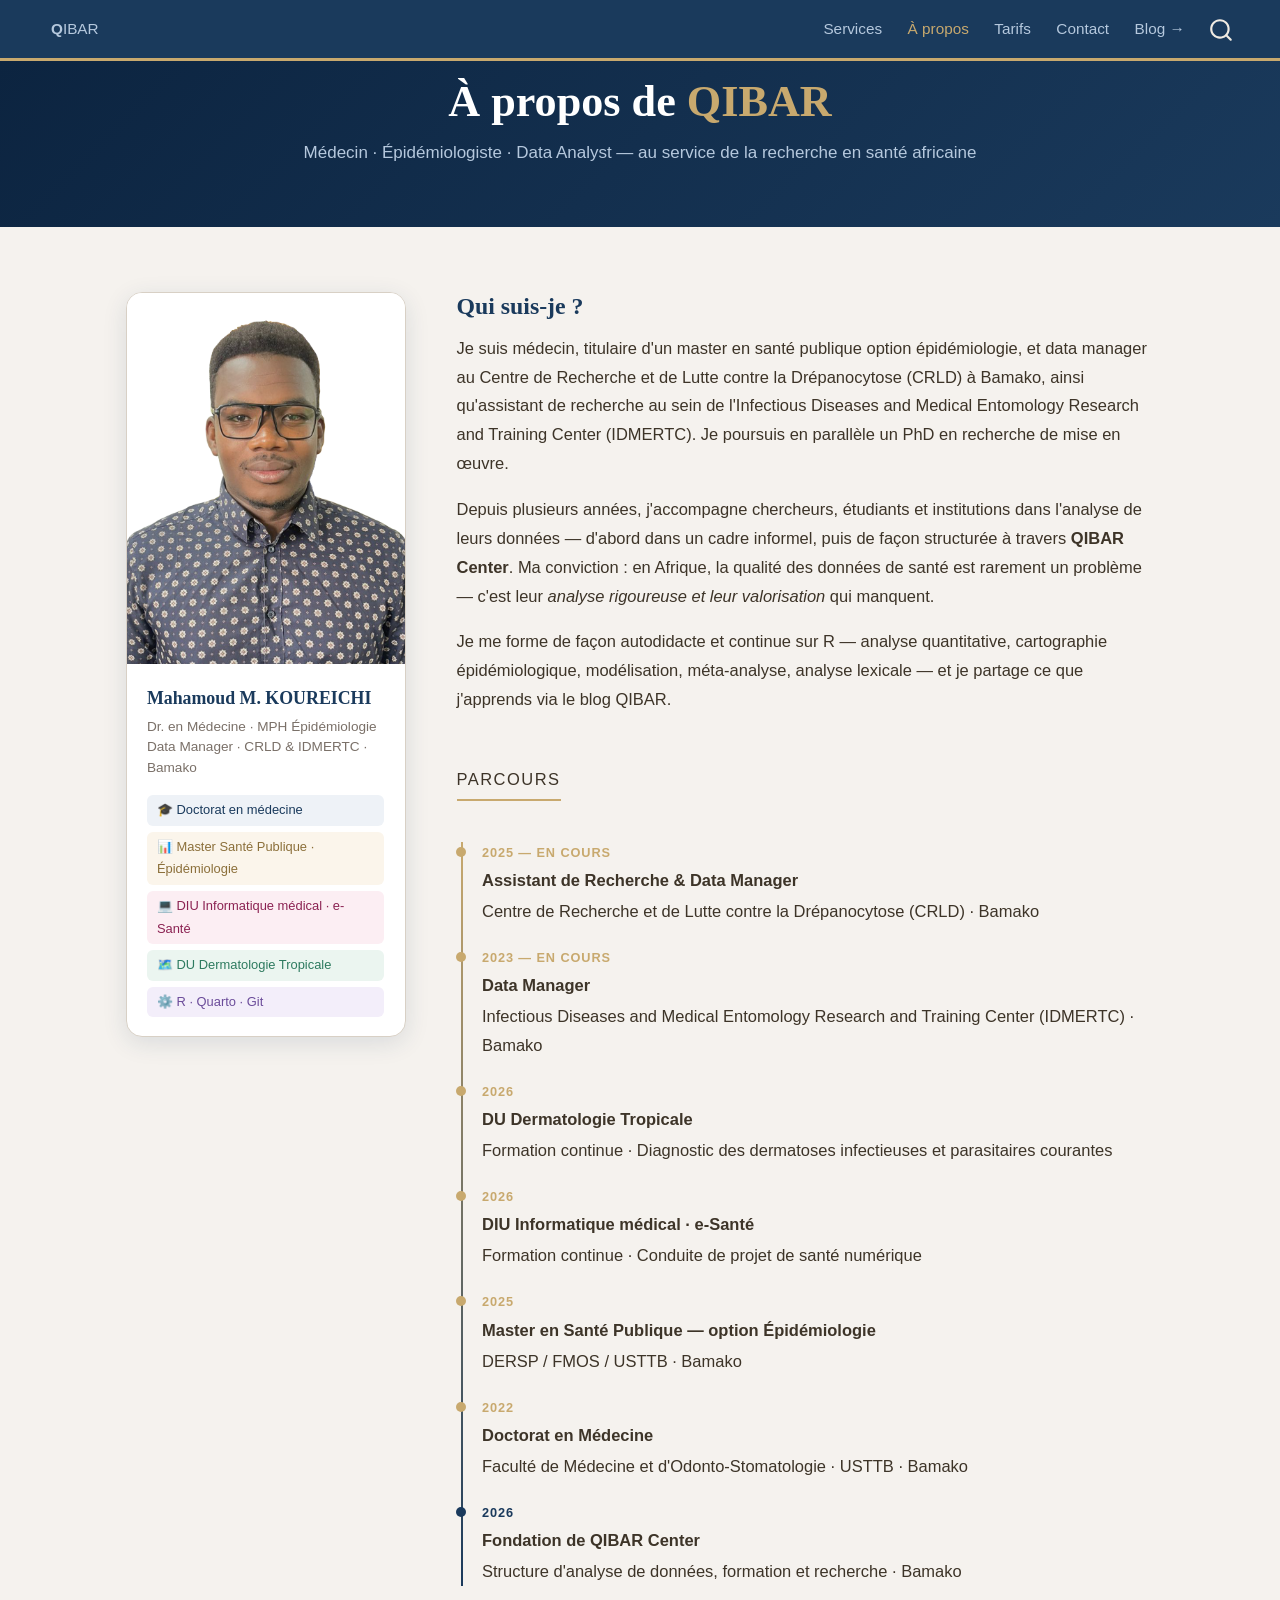
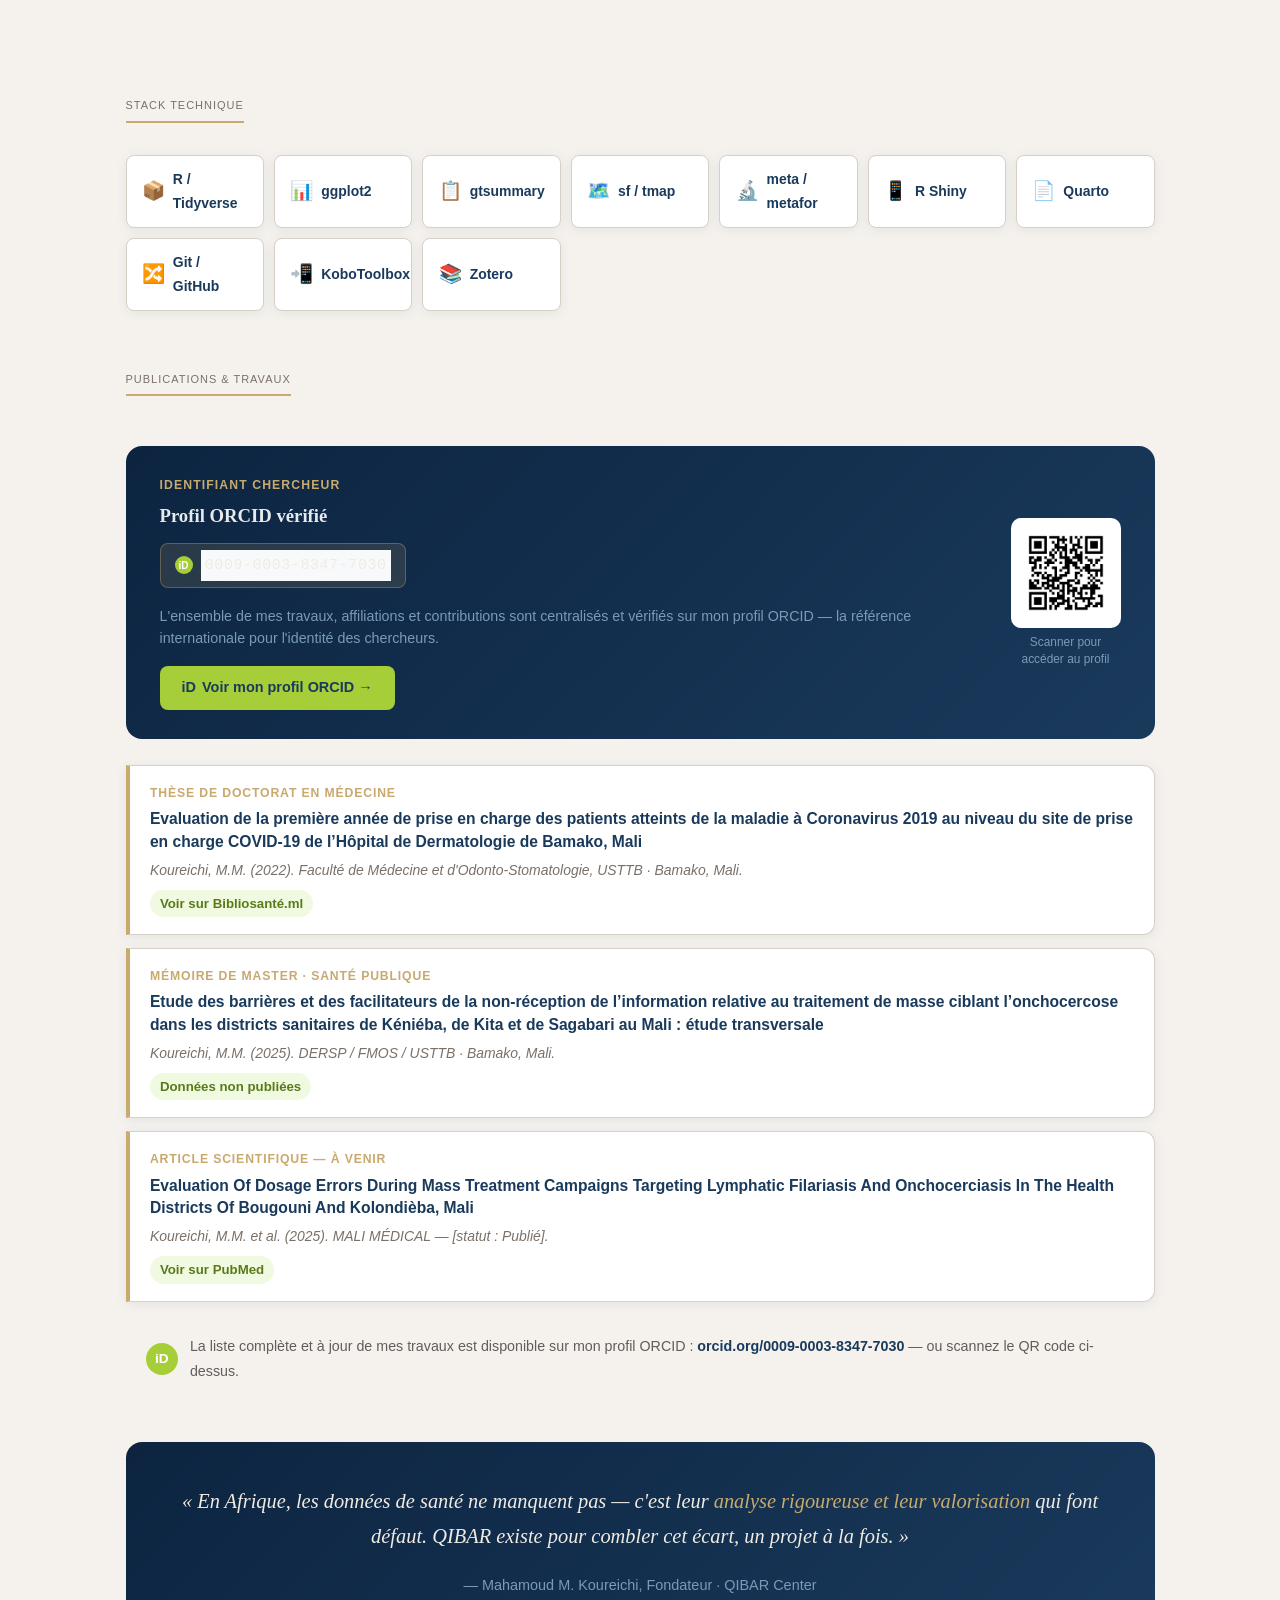
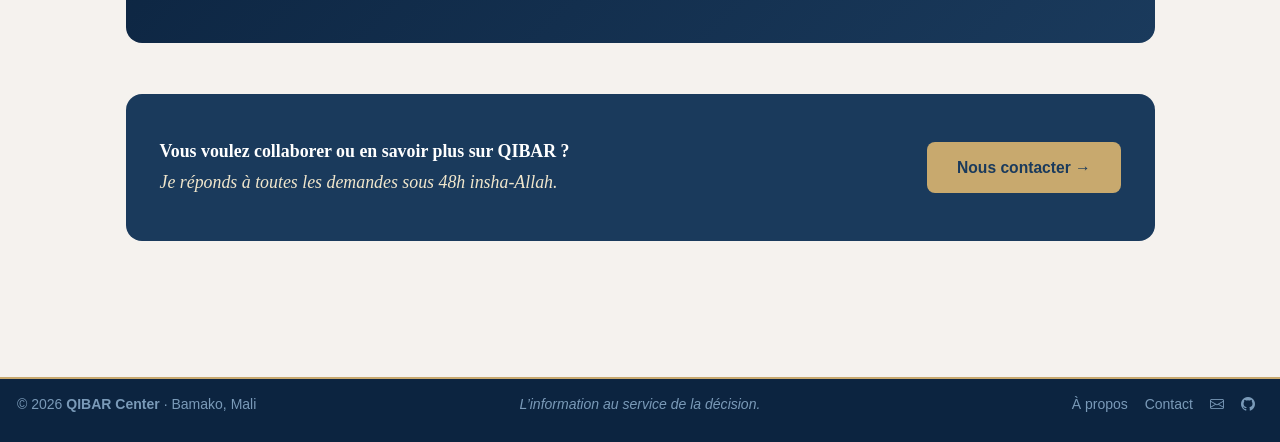
==== commit 30f2a5f2: "MAJ_Navbar" ====
--- a/docs/about.html
+++ b/docs/about.html
@@ -20,20 +20,52 @@
   margin: 0 0.8em 0.2em -1em; /* quarto-specific, see https://github.com/quarto-dev/quarto-cli/issues/4556 */ 
   vertical-align: middle;
 }
-.display.math{display: block; text-align: center; margin: 0.5rem auto;}
 </style>
 
 
+<script src="site_libs/quarto-nav/quarto-nav.js"></script>
+<script src="site_libs/clipboard/clipboard.min.js"></script>
+<script src="site_libs/quarto-search/autocomplete.umd.js"></script>
+<script src="site_libs/quarto-search/fuse.min.js"></script>
+<script src="site_libs/quarto-search/quarto-search.js"></script>
+<meta name="quarto:offset" content="./">
 <link href="./images/favicon.png" rel="icon" type="image/png">
-<script src="site_libs/clipboard/clipboard.min.js"></script>
-<script src="site_libs/quarto-html/tabby.min.js"></script>
+<script src="site_libs/quarto-html/quarto.js"></script>
 <script src="site_libs/quarto-html/popper.min.js"></script>
 <script src="site_libs/quarto-html/tippy.umd.min.js"></script>
 <script src="site_libs/quarto-html/anchor.min.js"></script>
 <link href="site_libs/quarto-html/tippy.css" rel="stylesheet">
-<link href="site_libs/quarto-html/light-border.css" rel="stylesheet">
-<link href="site_libs/quarto-html/quarto-html-5acaefe6876f2fc5583d865d9e6bf35c.min.css" rel="stylesheet" append-hash="true" data-mode="light">
 <link href="site_libs/quarto-html/quarto-syntax-highlighting-2486e1f0a3ee9ee1fc393803a1361cdb.css" rel="stylesheet" id="quarto-text-highlighting-styles">
+<script src="site_libs/bootstrap/bootstrap.min.js"></script>
+<link href="site_libs/bootstrap/bootstrap-icons.css" rel="stylesheet">
+<link href="site_libs/bootstrap/bootstrap-5a0276e2fbee61368600a090c7647b25.min.css" rel="stylesheet" append-hash="true" id="quarto-bootstrap" data-mode="light">
+<script id="quarto-search-options" type="application/json">{
+  "location": "navbar",
+  "copy-button": false,
+  "collapse-after": 3,
+  "panel-placement": "end",
+  "type": "overlay",
+  "limit": 50,
+  "keyboard-shortcut": [
+    "f",
+    "/",
+    "s"
+  ],
+  "show-item-context": false,
+  "language": {
+    "search-no-results-text": "No results",
+    "search-matching-documents-text": "matching documents",
+    "search-copy-link-title": "Copy link to search",
+    "search-hide-matches-text": "Hide additional matches",
+    "search-more-match-text": "more match in this document",
+    "search-more-matches-text": "more matches in this document",
+    "search-clear-button-title": "Clear",
+    "search-text-placeholder": "",
+    "search-detached-cancel-button-title": "Cancel",
+    "search-submit-button-title": "Submit",
+    "search-label": "Search"
+  }
+}</script>
 <style>html{ scroll-behavior: smooth; }</style>
 
 
@@ -44,8 +76,56 @@
 <meta property="og:site_name" content="QIBAR Center">
 </head>
 
-<body>
-
+<body class="nav-fixed fullcontent">
+
+<div id="quarto-search-results"></div>
+  <header id="quarto-header" class="headroom fixed-top">
+    <nav class="navbar navbar-expand-lg " data-bs-theme="dark">
+      <div class="navbar-container container-fluid">
+            <div id="quarto-search" class="" title="Search"></div>
+          <button class="navbar-toggler" type="button" data-bs-toggle="collapse" data-bs-target="#navbarCollapse" aria-controls="navbarCollapse" role="menu" aria-expanded="false" aria-label="Toggle navigation" onclick="if (window.quartoToggleHeadroom) { window.quartoToggleHeadroom(); }">
+  <span class="navbar-toggler-icon"></span>
+</button>
+          <div class="collapse navbar-collapse" id="navbarCollapse">
+            <ul class="navbar-nav navbar-nav-scroll me-auto">
+  <li class="nav-item">
+    <a class="nav-link" href="./index.html"> 
+<span class="menu-text"><strong>Q</strong>IBAR</span></a>
+  </li>  
+</ul>
+            <ul class="navbar-nav navbar-nav-scroll ms-auto">
+  <li class="nav-item">
+    <a class="nav-link" href="./services.html"> 
+<span class="menu-text">Services</span></a>
+  </li>  
+  <li class="nav-item">
+    <a class="nav-link active" href="./about.html" aria-current="page"> 
+<span class="menu-text">À propos</span></a>
+  </li>  
+  <li class="nav-item">
+    <a class="nav-link" href="./tarifs.html"> 
+<span class="menu-text">Tarifs</span></a>
+  </li>  
+  <li class="nav-item">
+    <a class="nav-link" href="./contact.html"> 
+<span class="menu-text">Contact</span></a>
+  </li>  
+  <li class="nav-item">
+    <a class="nav-link" href="https://boozygit.github.io/Blog/" target="_blank"> 
+<span class="menu-text">Blog →</span></a>
+  </li>  
+</ul>
+          </div> <!-- /navcollapse -->
+            <div class="quarto-navbar-tools">
+</div>
+      </div> <!-- /container-fluid -->
+    </nav>
+</header>
+<!-- content -->
+<div id="quarto-content" class="quarto-container page-layout-custom page-navbar">
+<!-- sidebar -->
+<!-- margin-sidebar -->
+<!-- main -->
 
 
 
@@ -375,7 +455,7 @@
 
     <!-- Colonne droite : texte bio -->
     <div class="bio-text">
-      <h2 class="anchored">Qui suis-je ?</h2>
+      <h2>Qui suis-je ?</h2>
       <p>
         Je suis médecin, titulaire d'un master en santé publique option épidémiologie,
         et data manager au Centre de Recherche et de Lutte contre la Drépanocytose (CRLD)
@@ -475,7 +555,7 @@
   <div class="orcid-banner">
     <div class="orcid-left">
       <span class="orcid-label">Identifiant chercheur</span>
-      <h3 class="anchored">Profil ORCID vérifié</h3>
+      <h3>Profil ORCID vérifié</h3>
       <div class="orcid-id-box">
         <span class="orcid-logo">iD</span>
         <code>0009-0003-8347-7030</code>
@@ -565,7 +645,7 @@
 
   <!-- VISION -->
   <div class="vision-box">
-    <blockquote>
+    <blockquote class="blockquote">
       « En Afrique, les données de santé ne manquent pas —
       c'est leur <span>analyse rigoureuse et leur valorisation</span>
       qui font défaut. QIBAR existe pour combler cet écart,
@@ -582,6 +662,8 @@
   </div>
 
 </div>
+
+
 
 
 <script id="quarto-html-after-body" type="application/javascript">
@@ -604,10 +686,6 @@
     }
   }
   toggleBodyColorPrimary();  
-  const tabsets =  window.document.querySelectorAll(".panel-tabset-tabby")
-  tabsets.forEach(function(tabset) {
-    const tabby = new Tabby('#' + tabset.id);
-  });
   const icon = "";
   const anchorJS = new window.AnchorJS();
   anchorJS.options = {
@@ -712,7 +790,7 @@
       },
       interactive: true,
       interactiveBorder: 10,
-      theme: 'light-border',
+      theme: 'quarto',
       placement: 'bottom-start',
     };
     if (contentFn) {
@@ -1013,6 +1091,43 @@
   }
 });
 </script>
+</div> <!-- /content -->
+<footer class="footer">
+  <div class="nav-footer">
+    <div class="nav-footer-left">
+<p>© 2026 <strong>QIBAR Center</strong> · Bamako, Mali</p>
+</div>   
+    <div class="nav-footer-center">
+<p><em>L’information au service de la décision.</em></p>
+</div>
+    <div class="nav-footer-right">
+      <ul class="footer-items list-unstyled">
+    <li class="nav-item">
+    <a class="nav-link" href="./about.html">
+<p>À propos</p>
+</a>
+  </li>  
+    <li class="nav-item">
+    <a class="nav-link" href="./contact.html">
+<p>Contact</p>
+</a>
+  </li>  
+    <li class="nav-item compact">
+    <a class="nav-link" href="mailto:mahamoud.koureichi@gmail.com">
+      <i class="bi bi-envelope" role="img">
+</i> 
+    </a>
+  </li>  
+    <li class="nav-item compact">
+    <a class="nav-link" href="https://github.com/boozygit">
+      <i class="bi bi-github" role="img">
+</i> 
+    </a>
+  </li>  
+</ul>
+    </div>
+  </div>
+</footer>
 
 
 
